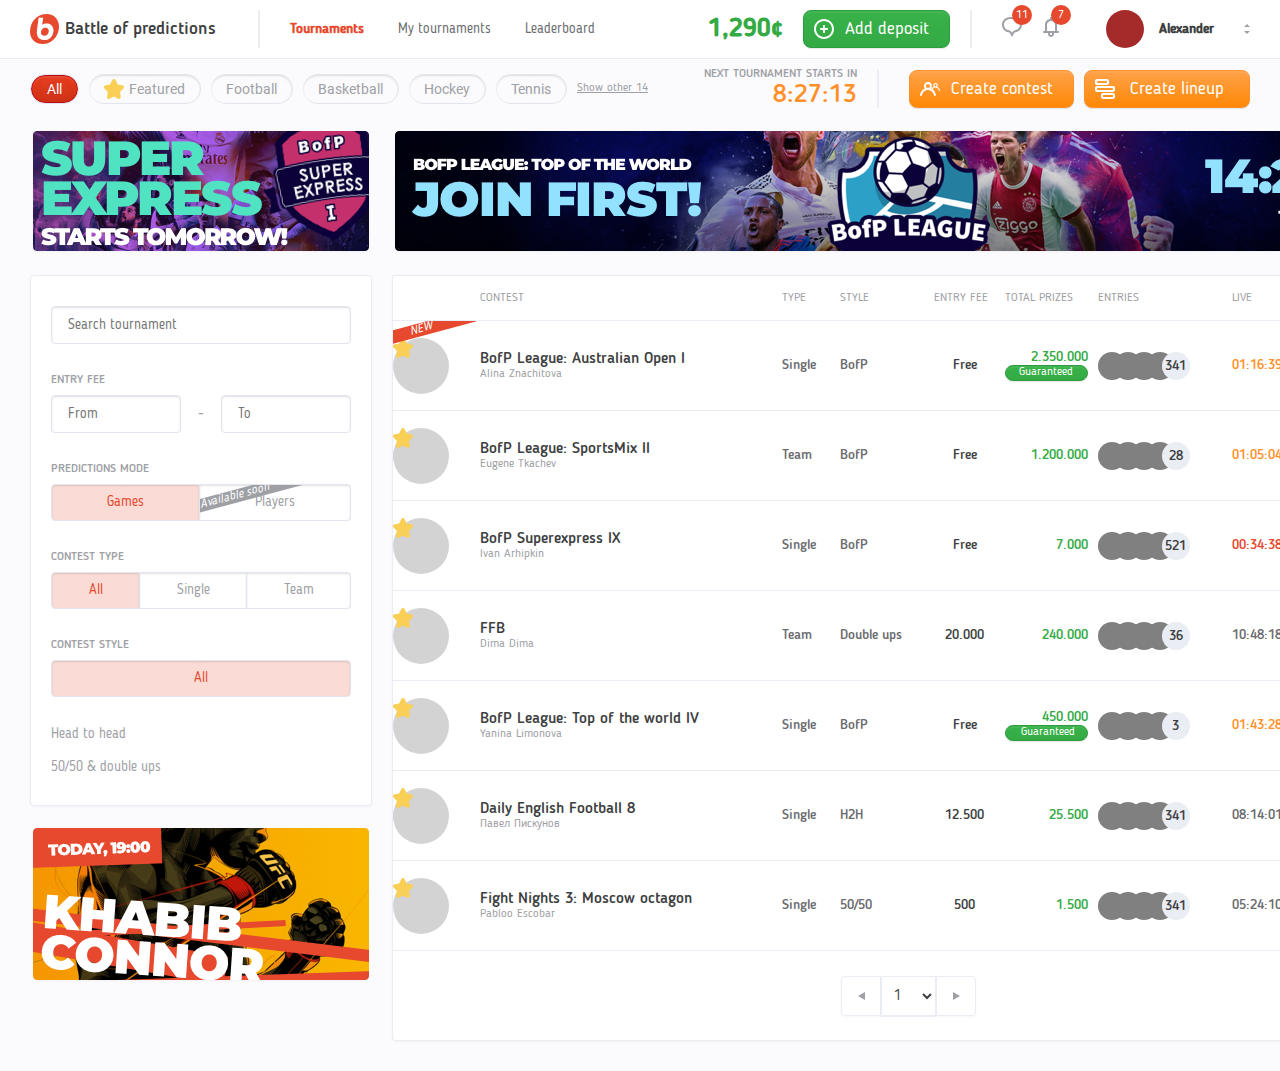
==== 1.html @ b0022487 "small fixes" ====
<!DOCTYPE html>
<html lang="en">
<head>
  <meta charset="UTF-8">
  <meta name="viewport" content="width=device-width, initial-scale=1.0">
  <meta http-equiv="X-UA-Compatible" content="ie=edge">
  <title>Tournaments</title>
  <link rel="stylesheet" href="https://use.fontawesome.com/releases/v5.7.2/css/all.css" integrity="sha384-fnmOCqbTlWIlj8LyTjo7mOUStjsKC4pOpQbqyi7RrhN7udi9RwhKkMHpvLbHG9Sr" crossorigin="anonymous">
  <link rel="stylesheet" href="css/stylesheet.css">
  <link rel="stylesheet" href="css/style.css">
</head>
<body>
  <div class="header">
    <div class="container">
      <div class="left">
        <div class="logo">
          <div class="logo-img">
            <img src="img/logo-img.png" alt="">
          </div>
          <div class="logo-text">Battle of predictions</div>
        </div>
        <div class="divider"></div>
        <div class="menu">
          <ul>
            <li class="active"><a href="#">Tournaments</a></li>
            <li><a href="#">My tournaments</a></li>
            <li><a href="#">Leaderboard</a></li>
          </ul>
        </div>
      </div>
      <div class="right">
        <span class="deposit green-color-text">1,290¢</span>
        <button class="add-deposit">
          <img src="img/plus.svg" alt="">
          <span>Add deposit</span>
        </button>
        <div class="divider"></div>
        <div class="notifications">
          <div>
            <img src="img/notification-message.svg" alt="">
            <div class="notifications-amount">11</div>
          </div>
          <div>
            <img src="img/notification-bell.svg" alt="">
            <div class="notifications-amount">7</div>
          </div>
        </div>
        <span class="user-pic"></span>
        <span class="user-name">Alexander</span>
        <img class="dropdown-arrow" src="img/dropdown-arrow.svg" alt="">
      </div>
    </div>
  </div>
  <div class="container">
    <!--////////////////////// TOPBAR ///////////////////// -->
    <div class="topbar">
      <div class="left">
        <ul class="sections radio-btns radio-btns-spaced">
          <li>
            <input type="radio" id="all" name="section" checked="checked" />
            <label for="all">All</label>
          </li>
          <li>
            <input type="radio" id="featured" name="section" />
            <label for="featured">
              <img src="img/star-favorite.svg" alt="">
              <span>Featured</span>
            </label>
          </li>
          <li>
            <input type="radio" id="football" name="section" />
            <label for="football">Football</label>
          </li>
          <li>
            <input type="radio" id="basketball" name="section" />
            <label for="basketball">Basketball</label>
          </li>
          <li>
            <input type="radio" id="hockey" name="section" />
            <label for="hockey">Hockey</label>
          </li>
          <li>
            <input type="radio" id="tennis" name="section" />
            <label for="tennis">Tennis</label>
          </li>
        </ul>
        <div class="show-other">Show other 14</div>
      </div>
      <div class="right">
        <div class="counter-section">
          <div class="counter-title">
            next tournament starts in
          </div>
          <div class="counter">
            8:27:13
          </div>
        </div>
        <div class="divider"></div>
        <button class="topbar-button create-contest-button">
          <img src="img/user.svg" alt="">
          <span>Create contest</span>
        </button>
        <button class="topbar-button create-lineup-button">
          <img src="img/brick.svg" alt="">
          <span>Create lineup</span>
        </button>
      </div>
    </div>
    <div class="main">
      <!-- /////////////// SIDEBAR //////////////// -->
      <div class="sidebar">
        <div class="advert">
          <img src="img/widget1.png" alt="">
        </div>
        <div class="sidebar-filter">
          <input class="search" type="text" placeholder="Search tournament">
          <!-- <i class="fas fa-search search-icon"></i> -->
          <div class="filter-title">Entry fee</div>
          <div class="entry-fee">
            <input type="text" placeholder="From">
            <span>-</span>
            <input type="text" placeholder="To">
          </div>
          <div class="filter-title">Predictions mode</div>
          <div class="predictions-mode">
            <ul class="radio-btns">
              <li>
                <input type="radio" id="games" name="predictions-mode" checked="checked" />
                <label for="games">Games</label>
              </li>
              <li>
                <input type="radio" id="players" name="predictions-mode" />
                <label for="players" class="available-soon">Players</label>
              </li>
            </ul>
          </div>
          <div class="filter-title">Contest type</div>
          <div class="contest-type">
            <ul class="radio-btns">
              <li>
                <input type="radio" id="contest-type-all" name="contest-type" checked="checked" />
                <label for="contest-type-all">All</label>
              </li>
              <li>
                <input type="radio" id="single" name="contest-type" />
                <label for="single">Single</label>
              </li>
              <li>
                <input type="radio" id="team" name="contest-type" />
                <label for="team">Team</label>
              </li>
            </ul>
          </div>
          <div class="contest-style">
            <div class="filter-title">Contest style</div>
            <ul class="radio-btns">
              <li>
                <input type="radio" id="all" name="contest-style" checked="checked" />
                <label for="all">All</label>
              </li>
            </ul>
          </div>
          <div class="sidebar-text">
            <div>Head to head</div>
            <div>50/50 & double ups</div>
          </div>
        </div>
        <div class="advert">
          <img src="img/widget3.png" alt="">
        </div>
      </div>
      <!-- /////////////// TABLE ////////////////// -->
      <div class="main-table">
        <div class="advert">
          <img src="img/widget2.png" alt="">
        </div>
        <table>
          <thead>
            <tr>
              <th></th>
              <th>CONTEST</th>
              <th>TYPE</th>
              <th>STYLE</th>
              <th>ENTRY FEE</th>
              <th>TOTAL PRIZES</th>
              <th>ENTRIES</th>
              <th>LIVE</th>
              <th></th>
            </tr>
          </thead>

          <tbody>
            <tr class="new">
              <td>
                <div class="tournament-icon"></div>
              </td>
              <td>
                <div class="tournament-title">
                    BofP League: Australian Open I
                </div>
                <div class="user">
                  Alina Znachitova
                </div>
              </td>
              <td class="grey-color-text">Single</td>
              <td class="grey-color-text">BofP</td>
              <td class="entry-fee">Free</td>
              <td class="prizes green-color-text">
                <div>2.350.000</div>
                <div class="guaranteed">
                  <!-- <i class="fas fa-check"></i> -->
                  <span>Guaranteed</span>
                </div>
              </td>
              <td>
                <div class="entries">
                  <div></div>
                  <div></div>
                  <div></div>
                  <div></div>
                  <div><span>341</span></div>
                </div>
              </td>
              <td class="orange-color-text">01:16:39</td>
              <td class="join-button-position">
                <button class="join-button">JOIN</button>
              </td>
            </tr>
            <tr>
              <td>
                <div class="tournament-icon"></div>
              </td>
              <td>
                <div class="tournament-title">
                  BofP League: SportsMix II
                </div>
                <div class="user">
                  Eugene Tkachev
                </div>
              </td>
              <td class="grey-color-text">Team</td>
              <td class="grey-color-text">BofP</td>
              <td class="entry-fee">Free</td>
              <td class="prizes  green-color-text">1.200.000</td>
              <td>
                <div class="entries">
                  <div></div>
                  <div></div>
                  <div></div>
                  <div></div>
                  <div><span>28</span></div>
                </div>
              </td>
              <td class="orange-color-text">01:05:04</td>
              <td class="join-button-position">
                <button class="join-button">JOIN</button>
              </td>
            </tr>
            <tr>
              <td>
                <div class="tournament-icon"></div>
              </td>
              <td>
                <div class="tournament-title">
                  BofP Superexpress IX
                </div>
                <div class="user">
                  Ivan Arhipkin
                </div>
              </td>
              <td class="grey-color-text">Single</td>
              <td class="grey-color-text">BofP</td>
              <td class="entry-fee">Free</td>
              <td class="prizes green-color-text">7.000</td>
              <td>
                <div class="entries">
                  <div></div>
                  <div></div>
                  <div></div>
                  <div></div>
                  <div><span>521</span></div>
                </div>
              </td>
              <td class="red-color-text">00:34:38</td>
              <td class="join-button-position">
                <button class="join-button">JOIN</button>
              </td>
            </tr>
            <tr>
              <td>
                <div class="tournament-icon"></div>
              </td>
              <td>
                <div class="tournament-title">
                  FFB
                </div>
                <div class="user">
                  Dima Dima
                </div>
              </td>
              <td class="grey-color-text">Team</td>
              <td class="grey-color-text">Double ups</td>
              <td class="entry-fee">20.000</td>
              <td class="prizes green-color-text">240.000</td>
              <td>
                <div class="entries">
                  <div></div>
                  <div></div>
                  <div></div>
                  <div></div>
                  <div><span>36</span></div>
                </div>
              </td>
              <td class="grey-color-text">10:48:18</td>
              <td class="join-button-position">
                <button class="join-button">JOIN</button>
              </td>
            </tr>
            <tr>
              <td>
                <div class="tournament-icon"></div>
              </td>
              <td>
                <div class="tournament-title">
                  BofP League: Top of the world IV
                </div>
                <div class="user">
                  Yanina Limonova
                </div>
              </td>
              <td class="grey-color-text">Single</td>
              <td class="grey-color-text">BofP</td>
              <td class="entry-fee">Free</td>
              <td class="prizes green-color-text">
                <div>450.000</div>
                <div class="guaranteed">
                  <i class="fas fa-check"></i>
                  Guaranteed
                </div>
              </td>
              <td>
                <div class="entries">
                  <div></div>
                  <div></div>
                  <div></div>
                  <div></div>
                  <div><span>3</span></div>
                </div>
              </td>
              <td class="orange-color-text">01:43:28</td>
              <td class="join-button-position">
                <button class="join-button">JOIN</button>
              </td>
            </tr>
            <tr>
              <td>
                <div class="tournament-icon"></div>
              </td>
              <td>
                <div class="tournament-title">
                  Daily English Football 8
                </div>
                <div class="user">
                  Павел Пискунов
                </div>
              </td>
              <td class="grey-color-text">Single</td>
              <td class="grey-color-text">H2H</td>
              <td class="entry-fee">12.500</td>
              <td class="prizes green-color-text">25.500</td>
              <td>
                <div class="entries">
                  <div></div>
                  <div></div>
                  <div></div>
                  <div></div>
                  <div><span>341</span></div>
                </div>
              </td>
              <td class="grey-color-text">08:14:01</td>
              <td class="join-button-position">
                <button class="join-button">JOIN</button>
              </td>
            </tr>
            <tr>
              <td>
                <div class="tournament-icon"></div>
              </td>
              <td>
                <div class="tournament-title">
                  Fight Nights 3: Moscow octagon
                </div>
                <div class="user">
                  Pabloo Escobar
                </div>
              </td>
              <td class="grey-color-text">Single</td>
              <td class="grey-color-text">50/50</td>
              <td class="entry-fee">500</td>
              <td class="prizes green-color-text">1.500</td>
              <td>
                <div class="entries">
                  <div></div>
                  <div></div>
                  <div></div>
                  <div></div>
                  <div><span>341</span></div>
                </div>
              </td>
              <td class="grey-color-text">05:24:10</td>
              <td class="join-button-position">
                <button class="join-button">JOIN</button>
              </td>
            </tr>
          </tbody>
        </table>
        <div class="table-controls">
          <button type="button">
            <img src="img/pagination-arrow-left.svg" alt="">
          </button>
          <div class="page-select-wrapper">
            <select name="page" id="page">
              <option value="1">1</option>
              <option value="2">2</option>
              <option value="3">3</option>
            </select>
          </div>
          <button type="button">
            <img src="img/pagination-arrow-right.svg" alt="">
          </button>
        </div>
      </div>
    </div>
  </div>
</body>
</html>
---- css/stylesheet.css ----
@font-face {
    font-family: 'Blogger Sans';
    src: url('../fonts/BloggerSans-Medium.eot');
    src: url('../fonts/BloggerSans-Medium.eot?#iefix') format('embedded-opentype'),
        url('../fonts/BloggerSans-Medium.woff2') format('woff2'),
        url('../fonts/BloggerSans-Medium.woff') format('woff'),
        url('../fonts/BloggerSans-Medium.ttf') format('truetype'),
        url('../fonts/BloggerSans-Medium.svg#BloggerSans-Medium') format('svg');
    font-weight: 500;
    font-style: normal;
}

@font-face {
    font-family: 'Blogger Sans';
    src: url('../fonts/BloggerSans.eot');
    src: url('../fonts/BloggerSans.eot?#iefix') format('embedded-opentype'),
        url('../fonts/BloggerSans.woff2') format('woff2'),
        url('../fonts/BloggerSans.woff') format('woff'),
        url('../fonts/BloggerSans.ttf') format('truetype'),
        url('../fonts/BloggerSans.svg#BloggerSans') format('svg');
    font-weight: normal;
    font-style: normal;
}

@font-face {
    font-family: 'Roboto';
    src: url('../fonts/Roboto-Medium.eot');
    src: url('../fonts/Roboto-Medium.eot?#iefix') format('embedded-opentype'),
        url('../fonts/Roboto-Medium.woff2') format('woff2'),
        url('../fonts/Roboto-Medium.woff') format('woff'),
        url('../fonts/Roboto-Medium.ttf') format('truetype'),
        url('../fonts/Roboto-Medium.svg#Roboto-Medium') format('svg');
    font-weight: 500;
    font-style: normal;
}

@font-face {
    font-family: 'Roboto';
    src: url('../fonts/Roboto-Regular.eot');
    src: url('../fonts/Roboto-Regular.eot?#iefix') format('embedded-opentype'),
        url('../fonts/Roboto-Regular.woff2') format('woff2'),
        url('../fonts/Roboto-Regular.woff') format('woff'),
        url('../fonts/Roboto-Regular.ttf') format('truetype'),
        url('../fonts/Roboto-Regular.svg#Roboto-Regular') format('svg');
    font-weight: normal;
    font-style: normal;
}
---- css/style.css ----
/* TODO MOVE LEFT AND RIGHT FROM GLOBAL SCOPE  */
* {
  margin: 0;
  padding: 0;
  box-sizing: border-box;
}

.clearfix:after {
  content: '';
  display: block;
  clear: both;
}

body {
  font-family: 'Blogger Sans';
  font-size: 18px;
  font-style: normal;
  background-color: #fbfbfd;
}

.container {
  /* min-width: 1200px; */
  /* width: 1140px; */
  max-width: 1440px;
  margin: 0 auto;
  padding: 0 30px;
}

.left {
  display: flex;
  justify-content: space-between;
  align-items: center;
}

.right {
  display: flex;
  justify-content: space-between;
  align-items: center;
}

/* //////////////////////// HEADER //////////////////////// */

.header {
  height: 100%;
  margin-bottom: 10px;
  box-shadow: 0 1px 0 0 rgba(0, 0, 0, 0.06);
  background-color: #ffffff;
  font-size: 14px;
  padding: 10px 0;
}

.header .container {
  display: flex;
  align-items: center;
  justify-content: space-between;
}

.header .logo {
  display: flex;
  align-items: center;
}

.header .logo-img {
  width: 30px;
  height: 30px;
  margin-right: 5px;
}

.header .logo-text {
  margin-right: 42px;
  font-size: 18px;
  font-weight: 500;
  color: #3e3f42;
}

.divider {
  margin-right: 30px;
  border: 1px solid #eaedf3;
  height: 38px;
  /* background-color: gray; */
}

.header .menu {}

.header .menu ul {
  list-style: none;
}

.header .menu ul li {
  display: inline-block;
  text-align: center;
  /* width: 100px; */
  color: #6b6c6f;
}

.header .menu ul li:not(:last-child) {
  margin-right: 30px;
}

.header .menu ul li.active a {
  font-weight: bold;
  color: #e6492d;
}

.header .menu ul li a {
  text-decoration: none;
  color: #6b6c6f;
}

.header .deposit {
  margin-right: 20px;
  font-size: 26px;
  font-weight: bold;
}

.header .add-deposit {
  height: 38px;
  display: flex;
  align-items: center;
  padding: 0 20px 0 10px;
  margin-right: 20px;
  font-family: 'Blogger Sans';
  font-size: 18px;
  border-radius: 8px;
  box-shadow: 0 1px 1px 0 rgba(19, 31, 21, 0.1), inset 0 2px 0 0 rgba(255, 255, 255, 0.06);
  border: solid 1px #2d9c3c;
  background-image: linear-gradient(to top, #34aa44, #38b249);
  color: #ffffff;
  cursor: pointer;
}

.header .add-deposit img {
  width: 20px;
  height: 20px;
  margin-right: 11px;
}

.header .notifications {
  margin-right: 30px;
}

.header .notifications > div {
  position: relative;
  display: inline-block;
  margin-right: 15px;
}

.header .notifications img {
  color: #9ea0a5;
  font-size: 20px;
}

.header .notifications .notifications-amount {
  display: flex;
  justify-content: center;
  align-items: center;
  font-size: 12px;
  position: absolute;
  height: 20px;
  width: 20px;
  top: -50%;
  right: -50%;
  border-radius: 50%;
  background-color: #e6492d;
  color: white;
}

.header .notifications img:last-child {
  margin-right: unset;
}

.header .user-pic {
  width: 38px;
  height: 38px;
  margin-right: 15px;
  background-color: brown;
  border-radius: 50%;
}

.header .user-name {
  margin-right: 30px;
  font-size: 14px;
  font-weight: bold;
  color: #3e3f42;
}

.header .dropdown-arrow {
  width: 6px;
  height: 10px;
}

/* //////////////////////// TOPBAR //////////////////////// */

.topbar {
  display: flex;
  justify-content: space-between;
  width: 100%;
  height: 100%;
  margin-bottom: 20px;
}

.topbar .sections {
  font-family: 'Roboto';
  font-size: 14px;
  font-weight: normal;
  font-style: normal;
  color: #9ea0a5;
}

.topbar .sections li label img {
  margin-right: 5px;
}

.topbar .show-other {
  font-family: "Blogger Sans";
  font-size: 12px;
  font-weight: normal;
  text-decoration: underline;
  color: #9ea0a5;
  cursor: pointer;
}

.topbar .counter-section {
  margin-right: 20px;
  text-align: right;
  font-weight: 500;
}

.topbar .counter-section .counter-title {
  font-size: 12px;
  text-transform: uppercase;
  color: #9ea0a5;
}

.topbar .counter-section .counter {
  font-size: 26px;
  color: #ff902a;
}

.topbar .topbar-button {
  /* width: 168px; */
  height: 38px;
  display: flex;
  align-items: center;
  font-family: "Blogger Sans";
  font-size: 18px;
  border-radius: 8px;
  box-shadow: 0 1px 1px 0 rgba(22, 29, 37, 0.1), inset 0 2px 0 0 rgba(255, 255, 255, 0.06);
  border: solid 1px #ff902a;
  background-image: linear-gradient(to bottom, #ffa24a, #fe8806);
  color: #fff;
  cursor: pointer;
}

.topbar .create-contest-button {
  margin-right: 10px;
  padding: 0 20.5px 0 10px;
}

.topbar .create-contest-button img {
  padding-right: 10.5px;
}

.topbar .create-lineup-button {
  padding: 0 25px 0 10px;
}
.topbar .create-lineup-button img {
  padding-right: 15px;
}

/* /////////////////////// MAIN  ///////////////////////*/

.main {
  display: flex;
  justify-content: space-between;
  margin-bottom: 30px;
}

/* //////////////////////// SIDEBAR ////////////////////////// */

.sidebar {
  margin-right: 20px;
  flex-basis: 335px;
  flex-grow: 0;
  flex-shrink: 0;
  font-family: 'Blogger Sans';
  font-size: 14px;
  font-weight: normal;
  color: #9ea0a5;
}

.sidebar-filter {
  width: 100%;
  border-radius: 4px;
  box-shadow: 0 1px 3px 0 rgba(0, 0, 0, 0.04);
  border: solid 1px #eaedf3;
  background-color: #ffffff;
  text-align: center;
  padding: 30px 20px;
  margin-bottom: 20px;
}

.sidebar-filter input {
  font-family: "Blogger Sans";
  font-size: 14px;
  font-weight: normal;
  color: #9ea0a5;
  margin-bottom: 30px;
  padding: 8px 16px;
}

.sidebar-filter .search {
  width: 100%;
  height: 38px;
  border-radius: 4px;
  box-shadow: inset 0 1px 2px 0 rgba(102, 113, 123, 0.21);
  border: solid 1px #e2e5ed;
  background-color: #ffffff;
}

.sidebar-filter .filter-title {
  margin-bottom: 8px;
  text-align: left;
  font-size: 12px;
  font-weight: 500;
  color: #9ea0a5;
  text-transform: uppercase;
}

.sidebar-filter .entry-fee {
  display: flex;
  justify-content: space-between;
  align-items: baseline;
}

.sidebar-filter .entry-fee input {
  width: 130px;
  height: 38px;
  border-radius: 4px;
  box-shadow: inset 0 1px 2px 0 rgba(102, 113, 123, 0.21);
  border: solid 1px #e2e5ed;
  background-color: #ffffff;
}

.sidebar .radio-btns li {
  margin-bottom: 30px;
}

.sidebar-filter .sidebar-text {
  text-align: left;
  font-size: 14px;
  font-weight: normal;
  font-style: normal;
  /* color: #6b6c6f; НЕ похож как в цеплин */
}

.sidebar-filter .sidebar-text > div:first-child {
  margin-bottom: 18px;
}

.sidebar .sidebar-filter .radio-btns .available-soon:after {
  content: 'Available soon';
  display: inline-block;
  position: absolute;
  transform: rotate(-15deg);
  font-size: 12px;
  font-style: italic;
  font-weight: normal;
  padding: 0 45px;
  top: 5px;
  left: -46px;
  background: #9ea0a5;
  color: white;
}

.advert {
  /* height: 152px; */
  /* border-radius: 4px; */
  /* box-shadow: 0 1px 3px 0 rgba(0, 0, 0, 0.04);
  background-blend-mode: multiply;
  background-image: linear-gradient(to left, #facf55, #f6ab2f); */
  /* box-shadow: 0 1px 3px 0 rgba(0, 0, 0, 0.04); */
  /* background-blend-mode: multiply; */
  /* background-image: linear-gradient(289deg, #6758f3, #e062f5); */
}

/* ///////////// RADIO BUTTONS /////////////// */
.radio-btns {
  display: flex;
  list-style: none;
  font-size: 14px;
  color: #9ea0a5;
}

.radio-btns li {
  flex-grow: 1;
  /* height: 38px; */
  overflow: hidden;
  box-shadow: inset 0 1px 2px 0 rgba(102, 113, 123, 0.21);
  border: solid 1px;
  border-color: #e2e5ed;
  border-left: none;
  background-color: #ffffff;
  position: relative;
}

.radio-btns li:first-child {
  border-left: solid 1px #e2e5ed;
  border-top-left-radius: 4px;
  border-bottom-left-radius: 4px;
}

.radio-btns li:last-child {
  border-top-right-radius: 4px;
  border-bottom-right-radius: 4px;
}

.radio-btns label, .radio-btns input {
  display: block;
  top: 0;
  left: 0;
  right: 0;
  bottom: 0;
}

.radio-btns input {
  position: absolute;
}

.radio-btns input[type="radio"] {
  opacity: 0.01;
  z-index: 100;
}

.radio-btns input[type="radio"]:checked + label,
.Checked + label {
  background-color: rgba(230, 73, 45, 0.2);
  font-family: 'Blogger Sans';
  font-size: 14px;
  font-weight: normal;
  font-style: normal;
  text-align: center;
  color: #e6492d;
}

.radio-btns label {
  padding: 10px;
  cursor: pointer;
}

.radio-btns.radio-btns-spaced label {
  height: 100%;
  display: flex;
  align-items: center;
  padding: 4px 15px;
}

.radio-btns.radio-btns-spaced li {
  margin-right: 10px;
  background-color: #fbfbfd;
  border-radius: 50px;
}

.radio-btns.radio-btns-spaced input[type="radio"]:checked + label,
.Checked + label {
  font-family: 'Roboto';
  font-size: 14px;
  font-weight: normal;
  color: #ffffff;
  border-radius: 50px;
  text-align: center;
  box-shadow: 0 1px 1px 0 rgba(43, 26, 24, 0.1), inset 0 2px 0 0 rgba(255, 255, 255, 0.08);
  border: solid 1px #ba0b15;
  background-image: linear-gradient(to bottom, #e73c1e, #cf3014);
}

/*  ////////////////////// TABLE ///////////////////// */

.main-table {
  flex-grow: 1;
}

.main-table table {
  /* height: 100%; */
  width: 100%;
  border-collapse: collapse;
  border-radius: 4px;
  box-shadow: 0 1px 3px 0 rgba(0, 0, 0, 0.04);
  background-color: #ffffff;
  font-family: 'Blogger Sans';
  font-size: 14px;
  font-weight: 500;
  font-style: normal;
  /* padding: 0 20px 0 10px;   */
}

.main-table table tr {
  text-align: left;
  border: solid 1px #eaedf3;
  height: 90px;
}

.main-table table thead tr {
  height: 45px;
}

.main-table table tr.new td:first-child {
  position: relative;
  overflow: hidden;
}

.main-table table tr.new td:first-child:after {
  content: 'NEW';
  display: inline-block;
  position: absolute;
  transform: rotate(-15deg);
  font-size: 12px;
  font-style: italic;
  font-weight: normal;
  padding: 0 45px;
  top: 2px;
  left: -28px;
  background: #e6492d;
  color: white;
}

.main-table table tbody tr:hover {
  border: double 1px #e6492d;
  background-color: rgba(230, 73, 45, 0.05);
}

.main-table table th {
  font-size: 12px;
  font-weight: normal;
  color: #9ea0a5;
  /* padding-right: 40px; */
}

.main-table table th:first-child {
  text-align: center;
}

.main-table table td {
  font-family: "Blogger Sans";
  font-size: 14px;
  font-weight: 500;
  font-style: normal;
  text-align: left;
  color: #3e3f42;
  padding: 0px 10px 0 0;
}

.main-table table .tournament-icon {
  width: 56px;
  height: 56px;
  border-radius: 50%;
  background-color: lightgray;
}

.main-table table .tournament-icon img {}

.main-table table .tournament-icon::before {
  content: url('../img/star-favorite.svg');
  width: 12px;
  height: 12px;
}

.main-table table .tournament-title {
  font-family: "Blogger Sans";
  font-size: 16px;
  font-weight: 500;
  font-style: normal;
  color: #3e3f42;
}

.main-table table .user {
  font-size: 12px;
  font-weight: normal;
  font-style: normal;
  color: #9ea0a5;
}

.main-table table .entry-fee {
  text-align: center;
}

.main-table table .prizes {
  font-family: 'Blogger Sans';
  font-size: 14px;
  font-weight: 500;
  font-style: normal;
  text-align: right;
}

.main-table .entries {
  display: flex;
  justify-content: flex-start;
  align-items: center;
}

.main-table .entries > div,
.main-table .entries > img {
  width: 28px;
  height: 28px;
  margin-left: -12px;
  background-color: grey;
  border-radius: 50%;
}

.main-table .entries > img:first-child,
.main-table .entries > div:first-child {
  margin-left: unset;
}

.main-table .entries > div:last-child {
  background: #eaedf3;
  line-height: 28px;
  text-align: center;
}

.main-table table .grey-color-text {
  color: #6b6c6f;
}

.main-table table .join-button-position {
  text-align: center;
}

.main-table table .join-button {
  width: 75px;
  height: 38px;
  border-radius: 4px;
  box-shadow: 0 1px 1px 0 rgba(43, 26, 24, 0.1), inset 0 2px 0 0 rgba(255, 255, 255, 0.08);
  border: solid 1px #ba0b15;
  background-image: linear-gradient(to bottom, #e73c1e, #cf3014);
  color: white;
  cursor: pointer;
}

.main-table table .translation div{
  width: 114px;
  height: 35px;
  border-radius: 8px;
  border: solid 1px #e6492d;
  font-family: 'Blogger Sans';
  font-size: 14px;
  font-weight: 500;
  font-style: normal;
  color: #e6492d;
}

.main-table .table-controls {
  display: flex;
  justify-content: center;
  align-items: center;
  height: 90px;
  border-bottom-left-radius: 4px;
  border-bottom-right-radius: 4px;
  box-shadow: 0 1px 3px 0 rgba(0, 0, 0, 0.04);
  border-right: solid 1px #eaedf3;
  border-left: solid 1px #eaedf3;
  border-bottom: solid 1px #eaedf3;
  background-color: #ffffff;
}

.main-table .table-controls select {
  height: 40px;
  width: 55px;
  padding-left: 8px;
  background-color: rgba(255, 255, 255, 0);
  box-shadow: 0 1px 0 0 #eaedf3;
  font-family: 'Blogger Sans';
  font-size: 14px;
  font-weight: normal;
  font-style: normal;
  color: #3e3f42;
  border: solid 1px #eaedf3;
  cursor: pointer;
}

.main-table .table-controls .page-select-wrapper {
  position: relative;
}

.main-table .table-controls .page-select-wrapper:after {
  display: flex;
  justify-content: center;
  align-items: center;
  position: absolute;
  padding-right: 8px;
  pointer-events: none;
  background-color: white;
  width: 20px;
  right: 1px;
  top: 1px;
  bottom: 1px;
}

.main-table .table-controls button {
  height: 40px;
  width: 40px;
  display: flex;
  justify-content: center;
  align-items: center;
  background-color: rgba(255, 255, 255, 0);
  border: solid 1px #eaedf3;
  /* border-radius: 4px; */
  box-shadow: 0 1px 3px 0 rgba(0, 0, 0, 0.04);
  cursor: pointer;
}

.main-table .table-controls button:first-child {
  border-top-left-radius: 4px;
  border-bottom-left-radius: 4px;
}

.main-table .table-controls button:last-child {
  border-top-right-radius: 4px;
  border-bottom-right-radius: 4px;
}

.main-table .table-controls button img {
  width: 20px;
  height: 20px;
}

.main-table .table-controls button:first-child img {
  transform: rotateY(180deg);
}

/* //////////////////////// GLOBAL //////////////////////// */

.advert {
  display: flex;
  justify-content: space-between;
  margin-bottom: 20px;
}

.guaranteed {
  /* width: 80px; */
  height: 16px;
  border-radius: 8px;
  box-shadow: 0 1px 1px 0 rgba(19, 31, 21, 0.1), inset 0 2px 0 0 rgba(255, 255, 255, 0.06);
  border: solid 1px #2d9c3c;
  background-image: linear-gradient(to top, #34aa44, #38b249);
  text-align: center;
  font-family: 'Blogger Sans';
  font-size: 12px;
  font-weight: normal;
  font-style: normal;
  color: #ffffff;
}

/* нужна иконка потоньше */
.guaranteed i {
  width: 8px;
  height: 6px;
  margin-right: 4px;
}

.orange-color-text {
  color: #ff902a !important;
}

.red-color-text {
  color: #e6492d !important;
}

.green-color-text {
  color: #34aa44 !important;
}

.star {
  width: 20px;
  height: 20px;
  color: #facf55;
}

button:focus, input:focus {
  outline: none;
}

/* ////////////////////// MEDIA //////////////////////// */

@media (max-width: 1260px) {
  .header .logo-text {
    margin-right: 20px;
  }

  .divider {
    margin-right: 20px;
  }

  .radio-btns.radio-btns-spaced li {
    margin-right: 5px;
  }
}

@media (max-width: 1222px) {

}
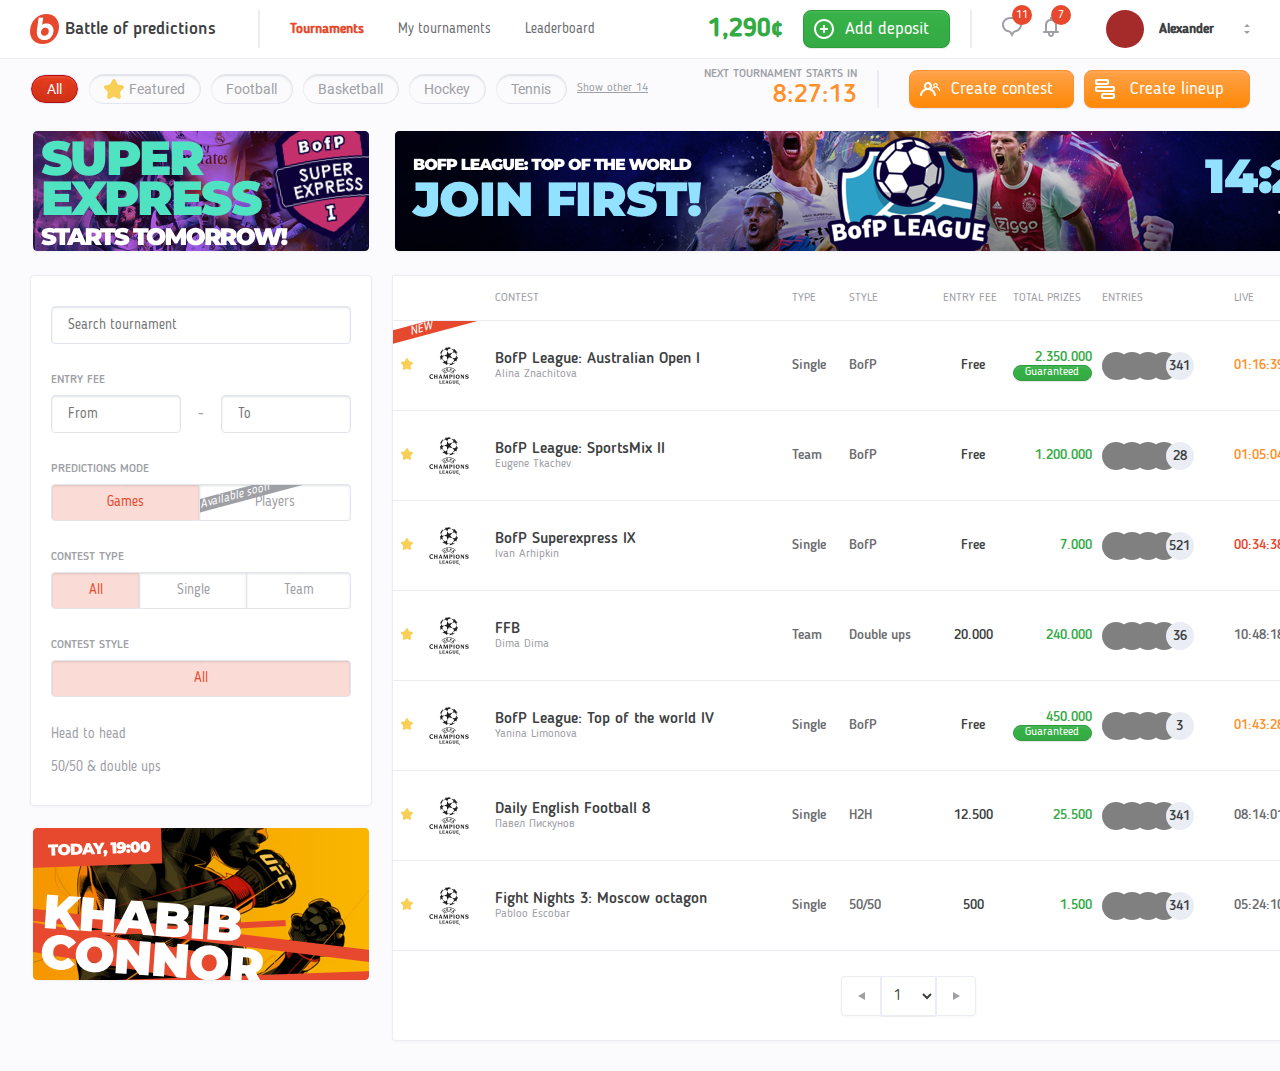
==== commit f848f276: "small fixes" ====
--- a/1.html
+++ b/1.html
@@ -188,11 +188,12 @@
               <th></th>
             </tr>
           </thead>
-
           <tbody>
             <tr class="new">
               <td>
-                <div class="tournament-icon"></div>
+                <div class="tournament-icon">
+                  <img src="./220px-UEFA_Champions_League_logo_2.svg.png" alt="">
+                </div>
               </td>
               <td>
                 <div class="tournament-title">
@@ -228,7 +229,9 @@
             </tr>
             <tr>
               <td>
-                <div class="tournament-icon"></div>
+                <div class="tournament-icon">
+                  <img src="./220px-UEFA_Champions_League_logo_2.svg.png" alt="">
+                </div>
               </td>
               <td>
                 <div class="tournament-title">
@@ -258,7 +261,9 @@
             </tr>
             <tr>
               <td>
-                <div class="tournament-icon"></div>
+                <div class="tournament-icon">
+                  <img src="./220px-UEFA_Champions_League_logo_2.svg.png" alt="">
+                </div>
               </td>
               <td>
                 <div class="tournament-title">
@@ -288,7 +293,9 @@
             </tr>
             <tr>
               <td>
-                <div class="tournament-icon"></div>
+                <div class="tournament-icon">
+                  <img src="./220px-UEFA_Champions_League_logo_2.svg.png" alt="">
+                </div>
               </td>
               <td>
                 <div class="tournament-title">
@@ -318,7 +325,9 @@
             </tr>
             <tr>
               <td>
-                <div class="tournament-icon"></div>
+                <div class="tournament-icon">
+                  <img src="./220px-UEFA_Champions_League_logo_2.svg.png" alt="">
+                </div>
               </td>
               <td>
                 <div class="tournament-title">
@@ -354,7 +363,9 @@
             </tr>
             <tr>
               <td>
-                <div class="tournament-icon"></div>
+                <div class="tournament-icon">
+                  <img src="./220px-UEFA_Champions_League_logo_2.svg.png" alt="">
+                </div>
               </td>
               <td>
                 <div class="tournament-title">
@@ -384,7 +395,9 @@
             </tr>
             <tr>
               <td>
-                <div class="tournament-icon"></div>
+                <div class="tournament-icon">
+                  <img src="./220px-UEFA_Champions_League_logo_2.svg.png" alt="">
+                </div>
               </td>
               <td>
                 <div class="tournament-title">
--- a/css/style.css
+++ b/css/style.css
@@ -550,19 +550,24 @@
   padding: 0px 10px 0 0;
 }
 
+.main-table table td:first-child {
+  /* padding-left: 10px; */
+}
+
 .main-table table .tournament-icon {
+  display: flex;
+  align-items: center;
+  justify-content: space-evenly;
+}
+
+.main-table table .tournament-icon img {
   width: 56px;
   height: 56px;
-  border-radius: 50%;
-  background-color: lightgray;
-}
-
-.main-table table .tournament-icon img {}
+}
 
 .main-table table .tournament-icon::before {
-  content: url('../img/star-favorite.svg');
-  width: 12px;
-  height: 12px;
+  content: url('../img/star-favorite-small.svg');
+  /* padding-right: 8px; */
 }
 
 .main-table table .tournament-title {
@@ -637,7 +642,7 @@
   cursor: pointer;
 }
 
-.main-table table .translation div{
+.main-table table .translation div {
   width: 114px;
   height: 35px;
   border-radius: 8px;
@@ -739,6 +744,7 @@
 .guaranteed {
   /* width: 80px; */
   height: 16px;
+  /* padding: 6px 0; */
   border-radius: 8px;
   box-shadow: 0 1px 1px 0 rgba(19, 31, 21, 0.1), inset 0 2px 0 0 rgba(255, 255, 255, 0.06);
   border: solid 1px #2d9c3c;
@@ -751,12 +757,15 @@
   color: #ffffff;
 }
 
+.guaranteed span {
+}
+
 /* нужна иконка потоньше */
-.guaranteed i {
+/* .guaranteed i {
   width: 8px;
   height: 6px;
   margin-right: 4px;
-}
+} */
 
 .orange-color-text {
   color: #ff902a !important;
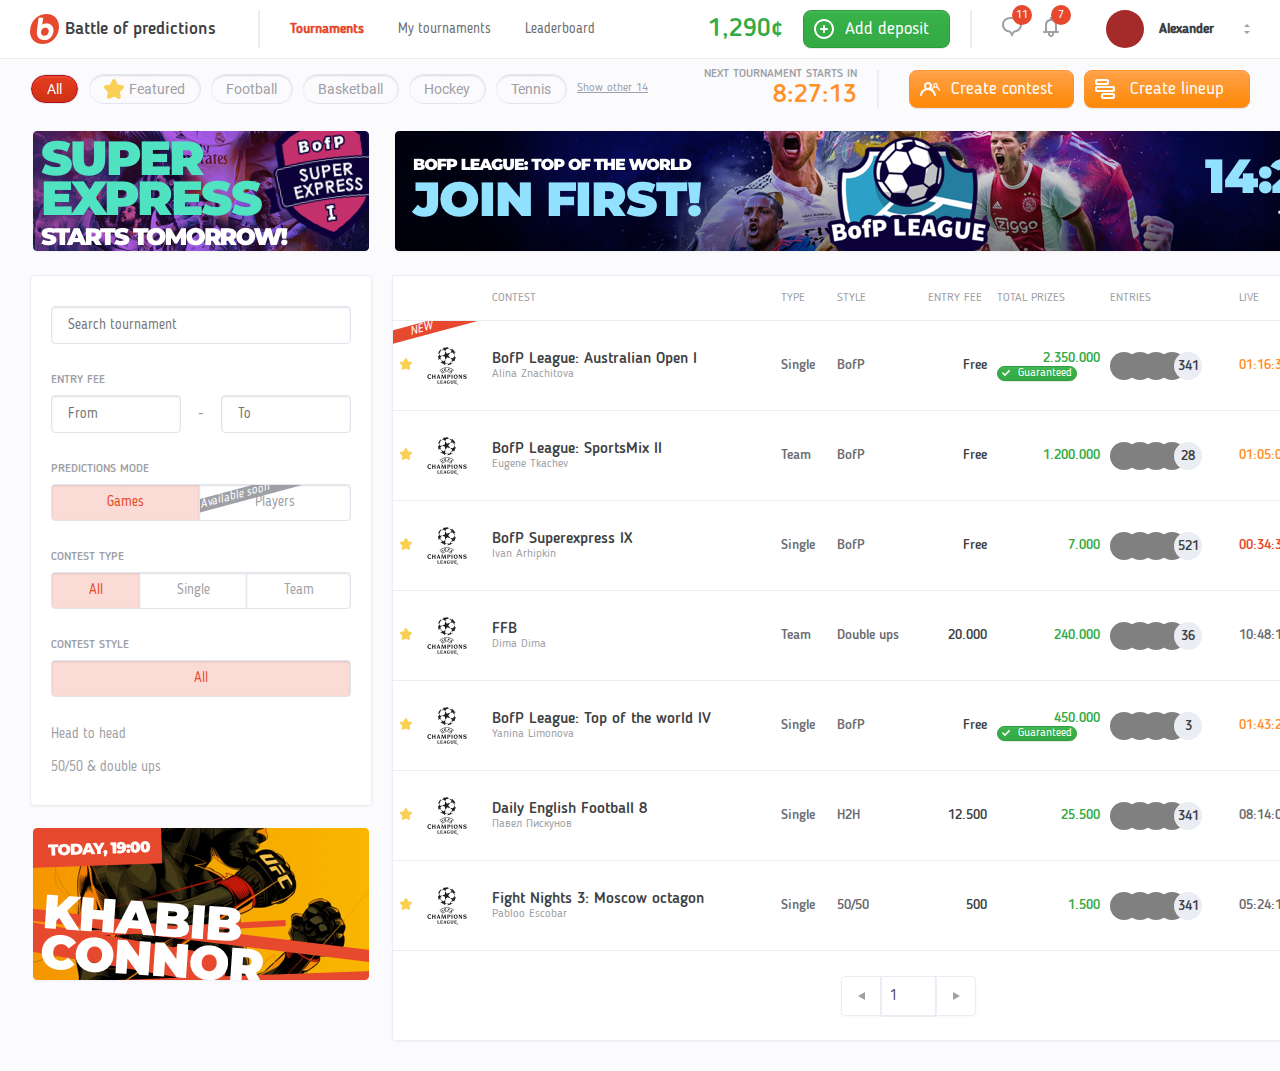
==== commit c02c4f2c: "small fixes" ====
--- a/1.html
+++ b/1.html
@@ -207,9 +207,9 @@
               <td class="grey-color-text">BofP</td>
               <td class="entry-fee">Free</td>
               <td class="prizes green-color-text">
-                <div>2.350.000</div>
+                <div clas>2.350.000</div>
                 <div class="guaranteed">
-                  <!-- <i class="fas fa-check"></i> -->
+                  <img src="img/check.svg" alt="">
                   <span>Guaranteed</span>
                 </div>
               </td>
@@ -244,7 +244,7 @@
               <td class="grey-color-text">Team</td>
               <td class="grey-color-text">BofP</td>
               <td class="entry-fee">Free</td>
-              <td class="prizes  green-color-text">1.200.000</td>
+              <td class="prizes green-color-text">1.200.000</td>
               <td>
                 <div class="entries">
                   <div></div>
@@ -343,8 +343,8 @@
               <td class="prizes green-color-text">
                 <div>450.000</div>
                 <div class="guaranteed">
-                  <i class="fas fa-check"></i>
-                  Guaranteed
+                  <img src="img/check.svg" alt="">
+                  <span>Guaranteed</span>
                 </div>
               </td>
               <td>
--- a/css/style.css
+++ b/css/style.css
@@ -110,7 +110,7 @@
 .header .deposit {
   margin-right: 20px;
   font-size: 26px;
-  font-weight: bold;
+  font-weight: 500;
 }
 
 .header .add-deposit {
@@ -536,10 +536,6 @@
   /* padding-right: 40px; */
 }
 
-.main-table table th:first-child {
-  text-align: center;
-}
-
 .main-table table td {
   font-family: "Blogger Sans";
   font-size: 14px;
@@ -550,10 +546,6 @@
   padding: 0px 10px 0 0;
 }
 
-.main-table table td:first-child {
-  /* padding-left: 10px; */
-}
-
 .main-table table .tournament-icon {
   display: flex;
   align-items: center;
@@ -567,7 +559,6 @@
 
 .main-table table .tournament-icon::before {
   content: url('../img/star-favorite-small.svg');
-  /* padding-right: 8px; */
 }
 
 .main-table table .tournament-title {
@@ -586,7 +577,7 @@
 }
 
 .main-table table .entry-fee {
-  text-align: center;
+  text-align: right;
 }
 
 .main-table table .prizes {
@@ -642,7 +633,10 @@
   cursor: pointer;
 }
 
-.main-table table .translation div {
+.main-table table .translation {
+  display: flex;
+  align-items: center;
+  padding: 5px 9px;
   width: 114px;
   height: 35px;
   border-radius: 8px;
@@ -652,7 +646,21 @@
   font-weight: 500;
   font-style: normal;
   color: #e6492d;
-}
+  cursor: pointer;
+}
+
+.main-table table .translation .circle {
+  width: 8px;
+  height: 8px;
+  border-radius: 50%;
+  background-color: #e6492d;
+  margin-right: 5px;
+}
+
+.main-table table .translation img {
+  color: #e6492d;
+}
+
 
 .main-table .table-controls {
   display: flex;
@@ -669,6 +677,9 @@
 }
 
 .main-table .table-controls select {
+  -moz-appearance:none; /* Firefox */
+  -webkit-appearance:none; /* Safari and Chrome */
+  appearance:none; /* ?????? */
   height: 40px;
   width: 55px;
   padding-left: 8px;
@@ -742,9 +753,8 @@
 }
 
 .guaranteed {
-  /* width: 80px; */
-  height: 16px;
-  /* padding: 6px 0; */
+  width: 80px;
+  /* height: 16px; */
   border-radius: 8px;
   box-shadow: 0 1px 1px 0 rgba(19, 31, 21, 0.1), inset 0 2px 0 0 rgba(255, 255, 255, 0.06);
   border: solid 1px #2d9c3c;
@@ -757,15 +767,9 @@
   color: #ffffff;
 }
 
-.guaranteed span {
-}
-
-/* нужна иконка потоньше */
-/* .guaranteed i {
-  width: 8px;
-  height: 6px;
+.guaranteed img {
   margin-right: 4px;
-} */
+}
 
 .orange-color-text {
   color: #ff902a !important;
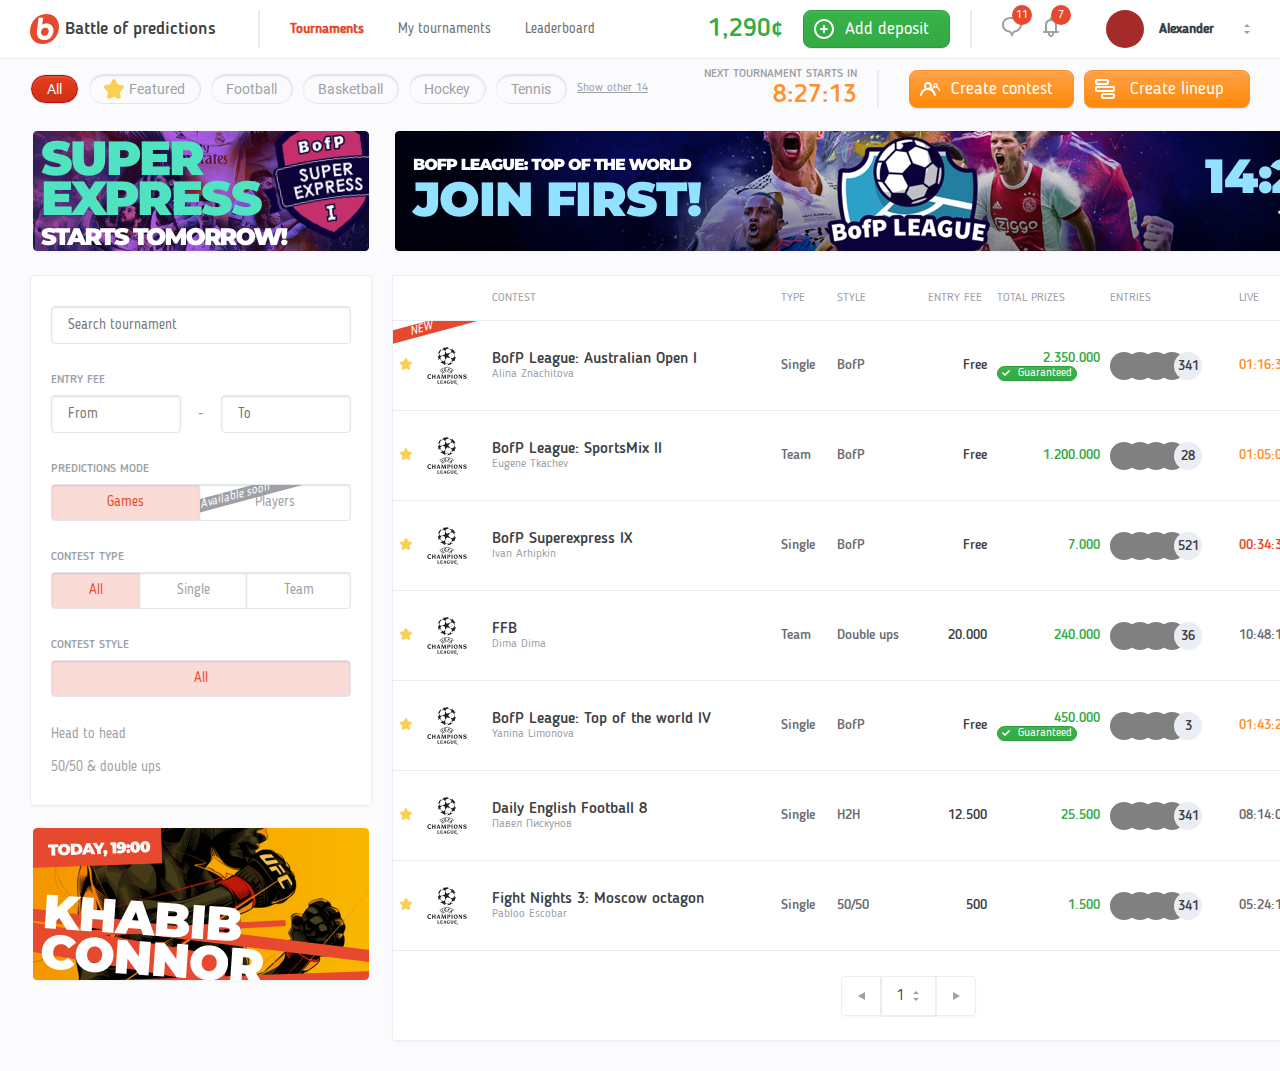
==== commit a74455b6: "fixed table controls" ====
--- a/1.html
+++ b/1.html
@@ -207,7 +207,7 @@
               <td class="grey-color-text">BofP</td>
               <td class="entry-fee">Free</td>
               <td class="prizes green-color-text">
-                <div clas>2.350.000</div>
+                <div>2.350.000</div>
                 <div class="guaranteed">
                   <img src="img/check.svg" alt="">
                   <span>Guaranteed</span>
@@ -437,6 +437,7 @@
               <option value="2">2</option>
               <option value="3">3</option>
             </select>
+          <img src="img/dropdown-arrow.svg" alt="">
           </div>
           <button type="button">
             <img src="img/pagination-arrow-right.svg" alt="">
--- a/css/style.css
+++ b/css/style.css
@@ -682,7 +682,7 @@
   appearance:none; /* ?????? */
   height: 40px;
   width: 55px;
-  padding-left: 8px;
+  padding: 8px 15px;
   background-color: rgba(255, 255, 255, 0);
   box-shadow: 0 1px 0 0 #eaedf3;
   font-family: 'Blogger Sans';
@@ -710,6 +710,13 @@
   right: 1px;
   top: 1px;
   bottom: 1px;
+}
+
+.main-table .table-controls .page-select-wrapper img {
+  position: absolute;
+  top: 50%;
+  transform: translateY(-50%);
+  right: 30%;
 }
 
 .main-table .table-controls button {
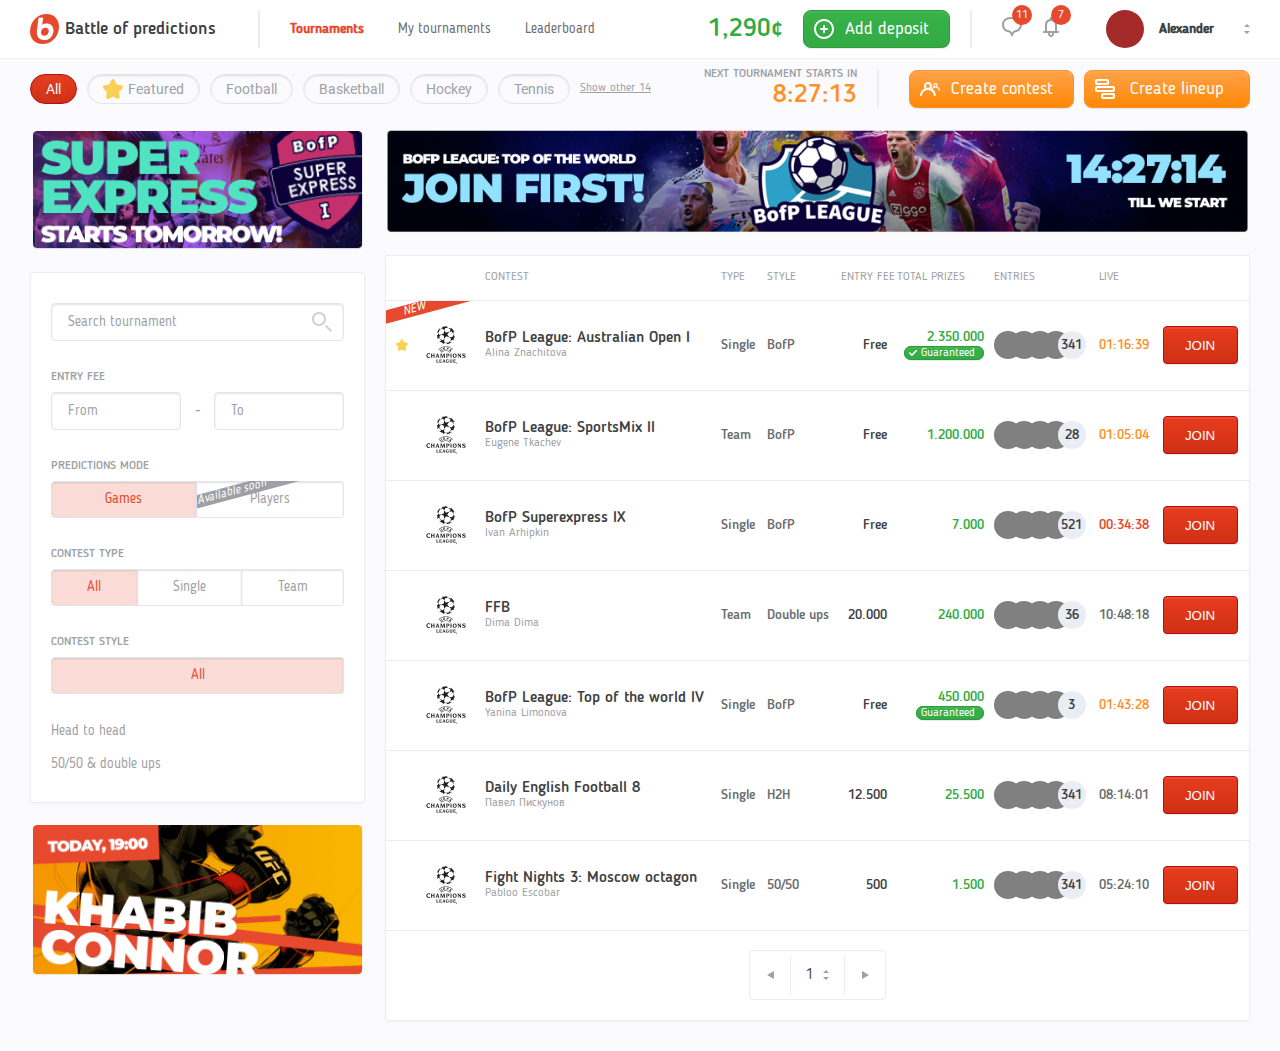
==== commit 680b8390: "small fixes" ====
--- a/1.html
+++ b/1.html
@@ -5,7 +5,6 @@
   <meta name="viewport" content="width=device-width, initial-scale=1.0">
   <meta http-equiv="X-UA-Compatible" content="ie=edge">
   <title>Tournaments</title>
-  <link rel="stylesheet" href="https://use.fontawesome.com/releases/v5.7.2/css/all.css" integrity="sha384-fnmOCqbTlWIlj8LyTjo7mOUStjsKC4pOpQbqyi7RrhN7udi9RwhKkMHpvLbHG9Sr" crossorigin="anonymous">
   <link rel="stylesheet" href="css/stylesheet.css">
   <link rel="stylesheet" href="css/style.css">
 </head>
@@ -113,8 +112,10 @@
           <img src="img/widget1.png" alt="">
         </div>
         <div class="sidebar-filter">
-          <input class="search" type="text" placeholder="Search tournament">
-          <!-- <i class="fas fa-search search-icon"></i> -->
+          <div class="search-wrapper">
+            <img src="img/search.svg" alt="">
+            <input class="search" type="text" placeholder="Search tournament">
+          </div>
           <div class="filter-title">Entry fee</div>
           <div class="entry-fee">
             <input type="text" placeholder="From">
@@ -192,6 +193,7 @@
             <tr class="new">
               <td>
                 <div class="tournament-icon">
+                  <img class="star" src="./img/star-favorite-small.svg" alt="">
                   <img src="./220px-UEFA_Champions_League_logo_2.svg.png" alt="">
                 </div>
               </td>
@@ -209,8 +211,9 @@
               <td class="prizes green-color-text">
                 <div>2.350.000</div>
                 <div class="guaranteed">
-                  <img src="img/check.svg" alt="">
-                  <span>Guaranteed</span>
+                  <span>
+                    <img src="img/check.svg" alt=""><span>Guaranteed</span>
+                  </span>
                 </div>
               </td>
               <td>
@@ -428,20 +431,22 @@
           </tbody>
         </table>
         <div class="table-controls">
-          <button type="button">
-            <img src="img/pagination-arrow-left.svg" alt="">
-          </button>
-          <div class="page-select-wrapper">
-            <select name="page" id="page">
-              <option value="1">1</option>
-              <option value="2">2</option>
-              <option value="3">3</option>
-            </select>
-          <img src="img/dropdown-arrow.svg" alt="">
-          </div>
-          <button type="button">
-            <img src="img/pagination-arrow-right.svg" alt="">
-          </button>
+          <div>
+            <button type="button">
+              <img src="img/pagination-arrow-left.svg" alt="">
+            </button>
+            <div class="page-select-wrapper">
+              <select name="page" id="page">
+                <option value="1">1</option>
+                <option value="2">2</option>
+                <option value="3">3</option>
+              </select>
+            <img src="img/dropdown-arrow.svg" alt="">
+            </div>
+            <button type="button">
+              <img src="img/pagination-arrow-right.svg" alt="">
+            </button>
+          </div>
         </div>
       </div>
     </div>
--- a/css/style.css
+++ b/css/style.css
@@ -304,18 +304,32 @@
   font-family: "Blogger Sans";
   font-size: 14px;
   font-weight: normal;
-  color: #9ea0a5;
   margin-bottom: 30px;
   padding: 8px 16px;
 }
 
-.sidebar-filter .search {
+.sidebar-filter input::placeholder {
+  color: #9ea0a5;
+}
+
+.sidebar-filter .search-wrapper {
+  position: relative;
+}
+
+.sidebar-filter .search-wrapper img {
+  position: absolute;
+  right: 12px;
+  top: 9px;
+}
+
+.sidebar-filter .search-wrapper .search {
   width: 100%;
   height: 38px;
   border-radius: 4px;
   box-shadow: inset 0 1px 2px 0 rgba(102, 113, 123, 0.21);
   border: solid 1px #e2e5ed;
   background-color: #ffffff;
+  padding-right: 40px;
 }
 
 .sidebar-filter .filter-title {
@@ -373,15 +387,8 @@
   color: white;
 }
 
-.advert {
-  /* height: 152px; */
-  /* border-radius: 4px; */
-  /* box-shadow: 0 1px 3px 0 rgba(0, 0, 0, 0.04);
-  background-blend-mode: multiply;
-  background-image: linear-gradient(to left, #facf55, #f6ab2f); */
-  /* box-shadow: 0 1px 3px 0 rgba(0, 0, 0, 0.04); */
-  /* background-blend-mode: multiply; */
-  /* background-image: linear-gradient(289deg, #6758f3, #e062f5); */
+.advert img{
+  width: 100%;
 }
 
 /* ///////////// RADIO BUTTONS /////////////// */
@@ -396,15 +403,18 @@
   flex-grow: 1;
   /* height: 38px; */
   overflow: hidden;
-  box-shadow: inset 0 1px 2px 0 rgba(102, 113, 123, 0.21);
+  position: relative;
+}
+
+.radio-btns li > label {
   border: solid 1px;
   border-color: #e2e5ed;
   border-left: none;
   background-color: #ffffff;
-  position: relative;
-}
-
-.radio-btns li:first-child {
+  box-shadow: inset 0 1px 2px 0 rgba(102, 113, 123, 0.21);
+}
+
+.radio-btns li:first-child > label {
   border-left: solid 1px #e2e5ed;
   border-top-left-radius: 4px;
   border-bottom-left-radius: 4px;
@@ -415,7 +425,7 @@
   border-bottom-right-radius: 4px;
 }
 
-.radio-btns label, .radio-btns input {
+.radio-btns li > label, .radio-btns li > input {
   display: block;
   top: 0;
   left: 0;
@@ -432,14 +442,8 @@
   z-index: 100;
 }
 
-.radio-btns input[type="radio"]:checked + label,
-.Checked + label {
+.radio-btns input[type="radio"]:checked + label {
   background-color: rgba(230, 73, 45, 0.2);
-  font-family: 'Blogger Sans';
-  font-size: 14px;
-  font-weight: normal;
-  font-style: normal;
-  text-align: center;
   color: #e6492d;
 }
 
@@ -448,30 +452,24 @@
   cursor: pointer;
 }
 
-.radio-btns.radio-btns-spaced label {
-  height: 100%;
-  display: flex;
-  align-items: center;
-  padding: 4px 15px;
-}
-
 .radio-btns.radio-btns-spaced li {
   margin-right: 10px;
+}
+
+.radio-btns.radio-btns-spaced li > label {
+  height: 100%;
+  display: flex;
+  align-items: center;
+  padding: 4px 15px;
   background-color: #fbfbfd;
+  border: solid 1px #e2e5ed;
   border-radius: 50px;
 }
 
-.radio-btns.radio-btns-spaced input[type="radio"]:checked + label,
-.Checked + label {
-  font-family: 'Roboto';
-  font-size: 14px;
-  font-weight: normal;
+.radio-btns.radio-btns-spaced li > input[type="radio"]:checked + label {
+  background: linear-gradient(to bottom, #e73c1e, #cf3014) no-repeat;
   color: #ffffff;
-  border-radius: 50px;
-  text-align: center;
-  box-shadow: 0 1px 1px 0 rgba(43, 26, 24, 0.1), inset 0 2px 0 0 rgba(255, 255, 255, 0.08);
-  border: solid 1px #ba0b15;
-  background-image: linear-gradient(to bottom, #e73c1e, #cf3014);
+  border-color: #ba0b15;
 }
 
 /*  ////////////////////// TABLE ///////////////////// */
@@ -550,6 +548,7 @@
   display: flex;
   align-items: center;
   justify-content: space-evenly;
+  padding-left: 30px;
 }
 
 .main-table table .tournament-icon img {
@@ -557,8 +556,13 @@
   height: 56px;
 }
 
-.main-table table .tournament-icon::before {
-  content: url('../img/star-favorite-small.svg');
+.main-table table .tournament-icon .star {
+  position: absolute;
+  top: 50%;
+  left: 10px;
+  transform: translateY(-50%);
+  width: 12px;
+  height: 12px;
 }
 
 .main-table table .tournament-title {
@@ -581,12 +585,30 @@
 }
 
 .main-table table .prizes {
-  font-family: 'Blogger Sans';
-  font-size: 14px;
-  font-weight: 500;
-  font-style: normal;
+  font-size: 14px;
   text-align: right;
 }
+
+.main-table table .guaranteed {
+  margin-left: auto;
+}
+
+.main-table table .guaranteed > span {
+  padding: 0 8px 0 4px;
+  border: solid 1px #2d9c3c;
+  border-radius: 8px;
+  white-space: nowrap;
+  font-size: 12px;
+  background-image: linear-gradient(to top, #34aa44, #38b249);
+  box-shadow: 0 1px 1px 0 rgba(19, 31, 21, 0.1), inset 0 2px 0 0 rgba(255, 255, 255, 0.06);
+  font-weight: normal;
+  color: #ffffff;
+}
+
+.guaranteed img {
+  margin-right: 4px;
+}
+
 
 .main-table .entries {
   display: flex;
@@ -676,6 +698,13 @@
   background-color: #ffffff;
 }
 
+.main-table .table-controls > div {
+  display: flex;
+  border: solid 1px #eaedf3;
+  border-radius: 4px;
+  padding: 4px 0;
+}
+
 .main-table .table-controls select {
   -moz-appearance:none; /* Firefox */
   -webkit-appearance:none; /* Safari and Chrome */
@@ -684,13 +713,14 @@
   width: 55px;
   padding: 8px 15px;
   background-color: rgba(255, 255, 255, 0);
-  box-shadow: 0 1px 0 0 #eaedf3;
   font-family: 'Blogger Sans';
   font-size: 14px;
   font-weight: normal;
   font-style: normal;
   color: #3e3f42;
   border: solid 1px #eaedf3;
+  border-top: none;
+  border-bottom: none;
   cursor: pointer;
 }
 
@@ -726,20 +756,11 @@
   justify-content: center;
   align-items: center;
   background-color: rgba(255, 255, 255, 0);
-  border: solid 1px #eaedf3;
-  /* border-radius: 4px; */
-  box-shadow: 0 1px 3px 0 rgba(0, 0, 0, 0.04);
   cursor: pointer;
 }
 
-.main-table .table-controls button:first-child {
-  border-top-left-radius: 4px;
-  border-bottom-left-radius: 4px;
-}
-
-.main-table .table-controls button:last-child {
-  border-top-right-radius: 4px;
-  border-bottom-right-radius: 4px;
+.main-table .table-controls button {
+  border: none;
 }
 
 .main-table .table-controls button img {
@@ -757,25 +778,6 @@
   display: flex;
   justify-content: space-between;
   margin-bottom: 20px;
-}
-
-.guaranteed {
-  width: 80px;
-  /* height: 16px; */
-  border-radius: 8px;
-  box-shadow: 0 1px 1px 0 rgba(19, 31, 21, 0.1), inset 0 2px 0 0 rgba(255, 255, 255, 0.06);
-  border: solid 1px #2d9c3c;
-  background-image: linear-gradient(to top, #34aa44, #38b249);
-  text-align: center;
-  font-family: 'Blogger Sans';
-  font-size: 12px;
-  font-weight: normal;
-  font-style: normal;
-  color: #ffffff;
-}
-
-.guaranteed img {
-  margin-right: 4px;
 }
 
 .orange-color-text {
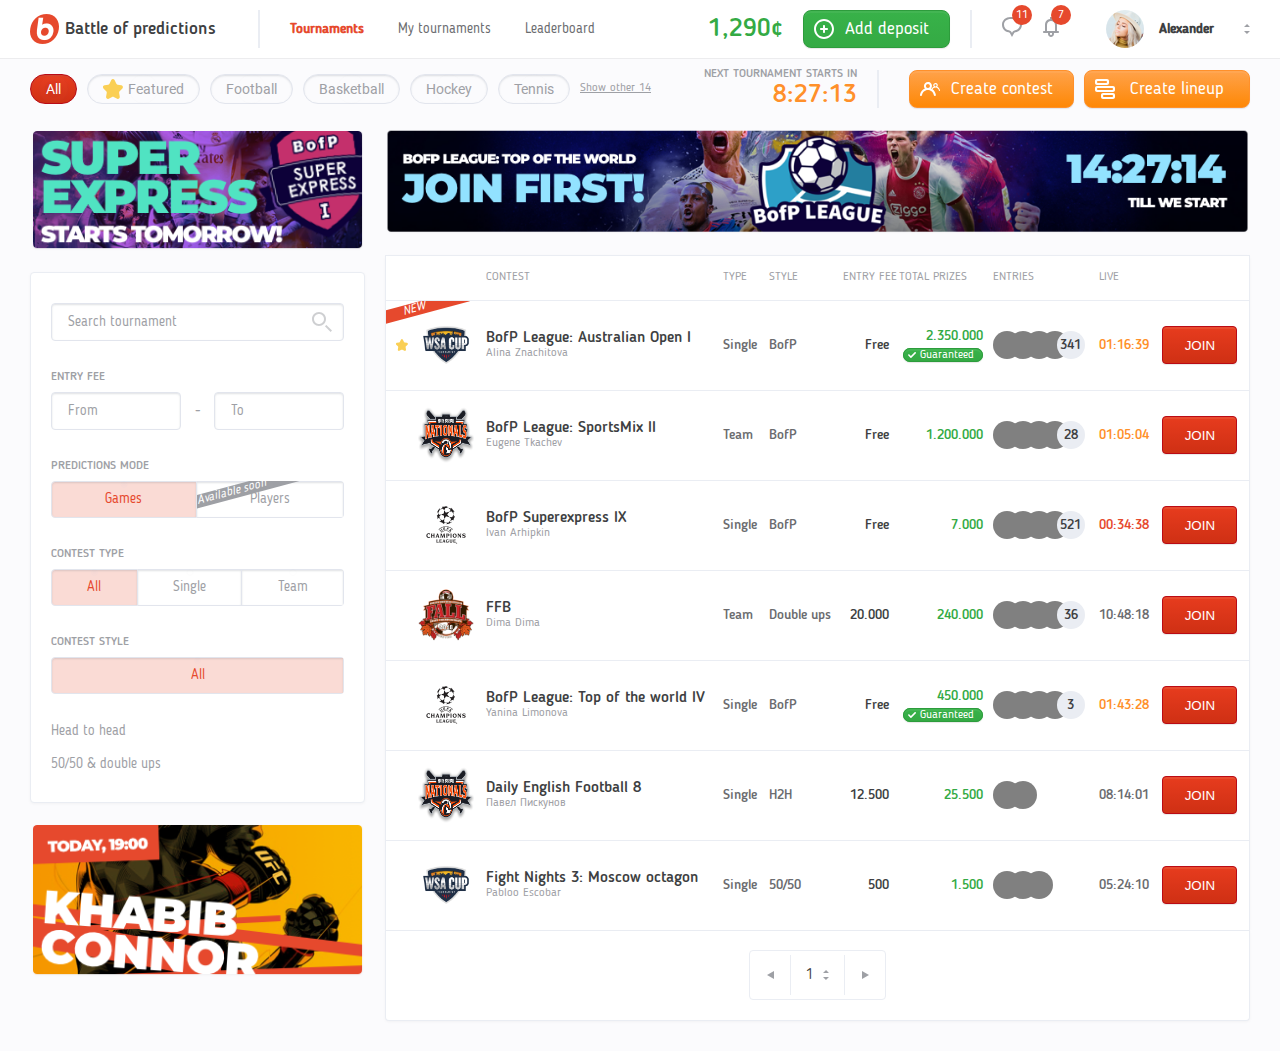
==== commit 293827ec: "small fixes" ====
--- a/1.html
+++ b/1.html
@@ -44,7 +44,9 @@
             <div class="notifications-amount">7</div>
           </div>
         </div>
-        <span class="user-pic"></span>
+        <span class="user-pic">
+          <img src="img/user-pic.png" alt="">
+        </span>
         <span class="user-name">Alexander</span>
         <img class="dropdown-arrow" src="img/dropdown-arrow.svg" alt="">
       </div>
@@ -194,7 +196,7 @@
               <td>
                 <div class="tournament-icon">
                   <img class="star" src="./img/star-favorite-small.svg" alt="">
-                  <img src="./220px-UEFA_Champions_League_logo_2.svg.png" alt="">
+                  <img src="./WSA Cup Logo.png" alt="">
                 </div>
               </td>
               <td>
@@ -233,7 +235,8 @@
             <tr>
               <td>
                 <div class="tournament-icon">
-                  <img src="./220px-UEFA_Champions_League_logo_2.svg.png" alt="">
+                  <!-- <img class="star" src="./img/star-favorite-small.svg" alt=""> -->
+                  <img src="./logo-KY-shadow.png" alt="">
                 </div>
               </td>
               <td>
@@ -297,7 +300,7 @@
             <tr>
               <td>
                 <div class="tournament-icon">
-                  <img src="./220px-UEFA_Champions_League_logo_2.svg.png" alt="">
+                  <img src="./18fall_state_logo_large_large.png" alt="">
                 </div>
               </td>
               <td>
@@ -346,8 +349,9 @@
               <td class="prizes green-color-text">
                 <div>450.000</div>
                 <div class="guaranteed">
-                  <img src="img/check.svg" alt="">
-                  <span>Guaranteed</span>
+                  <span>
+                    <img src="img/check.svg" alt=""><span>Guaranteed</span>
+                  </span>
                 </div>
               </td>
               <td>
@@ -367,7 +371,7 @@
             <tr>
               <td>
                 <div class="tournament-icon">
-                  <img src="./220px-UEFA_Champions_League_logo_2.svg.png" alt="">
+                  <img src="./logo-KY-shadow.png" alt="">
                 </div>
               </td>
               <td>
@@ -386,9 +390,6 @@
                 <div class="entries">
                   <div></div>
                   <div></div>
-                  <div></div>
-                  <div></div>
-                  <div><span>341</span></div>
                 </div>
               </td>
               <td class="grey-color-text">08:14:01</td>
@@ -399,7 +400,7 @@
             <tr>
               <td>
                 <div class="tournament-icon">
-                  <img src="./220px-UEFA_Champions_League_logo_2.svg.png" alt="">
+                  <img src="./WSA Cup Logo.png" alt="">
                 </div>
               </td>
               <td>
@@ -419,8 +420,6 @@
                   <div></div>
                   <div></div>
                   <div></div>
-                  <div></div>
-                  <div><span>341</span></div>
                 </div>
               </td>
               <td class="grey-color-text">05:24:10</td>
--- a/css/style.css
+++ b/css/style.css
@@ -173,8 +173,6 @@
   width: 38px;
   height: 38px;
   margin-right: 15px;
-  background-color: brown;
-  border-radius: 50%;
 }
 
 .header .user-name {
@@ -219,6 +217,55 @@
   color: #9ea0a5;
   cursor: pointer;
 }
+
+.topbar .dropdown-section-wrapper {
+  display: flex;
+  align-items: center;
+  justify-content: center;
+  height: 32px;
+  font-family: 'Blogger Sans';
+  font-size: 14px;
+  font-weight: normal;
+  font-style: normal;
+  padding: 8px 15px;
+  border-radius: 12px;
+  background-color: #eaedf3;
+}
+
+.square {
+  width: 15px;
+  height: 15px;
+  transform: rotate(-315deg);
+  border-radius: 3px;
+  /* background-color: #eaedf3; */
+  background-color: red;
+}
+
+.topbar .dropdown-section-wrapper .dropdown-section {
+  display: flex;
+  align-items: center;
+}
+
+.topbar .dropdown-section:first-child {
+  margin-right: 20px;
+}
+
+.topbar .dropdown-section img {
+  margin-right: 5px;
+  cursor: pointer;
+}
+.topbar .dropdown-section .dropdown-section-title {
+  margin-right: 5px;
+}
+
+.topbar .dropdown-section .dropdown-section-amount {
+  height: 22px;
+  padding: 0px 10px;
+  color: #3e3f42;
+  border-radius: 8px;
+  background-color: #fbfbfd;
+}
+
 
 .topbar .counter-section {
   margin-right: 20px;
@@ -266,6 +313,18 @@
 }
 .topbar .create-lineup-button img {
   padding-right: 15px;
+}
+
+.topbar .progress-card {}
+.topbar .progress-card .current-winning {
+  font-family: 'Blogger Sans';
+  font-size: 16px;
+  font-weight: 500;
+}
+
+.topbar .progress-card .winning-amount {
+  font-size: 24px;
+  font-weight: bold;
 }
 
 /* /////////////////////// MAIN  ///////////////////////*/
@@ -591,6 +650,7 @@
 
 .main-table table .guaranteed {
   margin-left: auto;
+  margin-top: 3px;
 }
 
 .main-table table .guaranteed > span {
@@ -630,7 +690,7 @@
   margin-left: unset;
 }
 
-.main-table .entries > div:last-child {
+.main-table .entries > div:nth-child(5) {
   background: #eaedf3;
   line-height: 28px;
   text-align: center;
@@ -798,7 +858,7 @@
   color: #facf55;
 }
 
-button:focus, input:focus {
+button:focus, input:focus, select:focus {
   outline: none;
 }
 
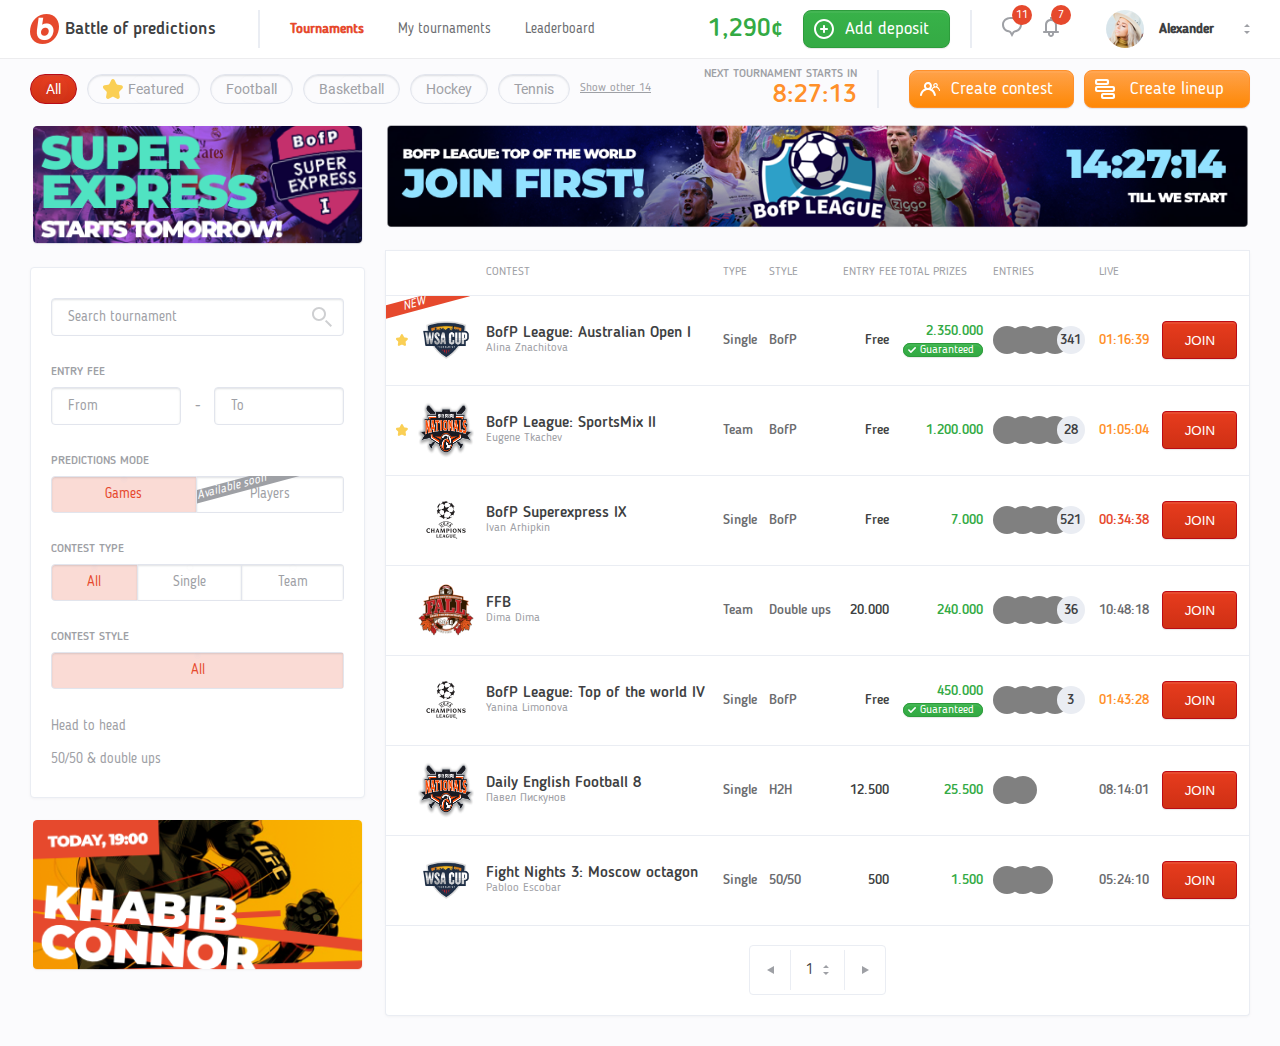
==== commit fa92bd51: "small fixes" ====
--- a/1.html
+++ b/1.html
@@ -56,36 +56,38 @@
     <!--////////////////////// TOPBAR ///////////////////// -->
     <div class="topbar">
       <div class="left">
-        <ul class="sections radio-btns radio-btns-spaced">
-          <li>
-            <input type="radio" id="all" name="section" checked="checked" />
-            <label for="all">All</label>
-          </li>
-          <li>
-            <input type="radio" id="featured" name="section" />
-            <label for="featured">
-              <img src="img/star-favorite.svg" alt="">
-              <span>Featured</span>
-            </label>
-          </li>
-          <li>
-            <input type="radio" id="football" name="section" />
-            <label for="football">Football</label>
-          </li>
-          <li>
-            <input type="radio" id="basketball" name="section" />
-            <label for="basketball">Basketball</label>
-          </li>
-          <li>
-            <input type="radio" id="hockey" name="section" />
-            <label for="hockey">Hockey</label>
-          </li>
-          <li>
-            <input type="radio" id="tennis" name="section" />
-            <label for="tennis">Tennis</label>
-          </li>
-        </ul>
-        <div class="show-other">Show other 14</div>
+        <div class="sections-wrapper">
+          <ul class="sections radio-btns radio-btns-spaced">
+            <li>
+              <input type="radio" id="all" name="section" checked="checked" />
+              <label for="all">All</label>
+            </li>
+            <li>
+              <input type="radio" id="featured" name="section" />
+              <label for="featured">
+                <img src="img/star-favorite.svg" alt="">
+                <span>Featured</span>
+              </label>
+            </li>
+            <li>
+              <input type="radio" id="football" name="section" />
+              <label for="football">Football</label>
+            </li>
+            <li>
+              <input type="radio" id="basketball" name="section" />
+              <label for="basketball">Basketball</label>
+            </li>
+            <li>
+              <input type="radio" id="hockey" name="section" />
+              <label for="hockey">Hockey</label>
+            </li>
+            <li>
+              <input type="radio" id="tennis" name="section" />
+              <label for="tennis">Tennis</label>
+            </li>
+          </ul>
+          <div class="show-other">Show other 14</div>
+        </div>
       </div>
       <div class="right">
         <div class="counter-section">
@@ -235,7 +237,7 @@
             <tr>
               <td>
                 <div class="tournament-icon">
-                  <!-- <img class="star" src="./img/star-favorite-small.svg" alt=""> -->
+                  <img class="star" src="./img/star-favorite-small.svg" alt="">
                   <img src="./logo-KY-shadow.png" alt="">
                 </div>
               </td>
--- a/css/style.css
+++ b/css/style.css
@@ -192,9 +192,20 @@
 .topbar {
   display: flex;
   justify-content: space-between;
+  align-items: center;
   width: 100%;
-  height: 100%;
-  margin-bottom: 20px;
+  margin-bottom: 15px;
+}
+
+.topbar .left {
+  flex-direction: column;
+  align-items: flex-start;
+  justify-content: center;
+}
+
+.topbar .left .sections-wrapper {
+  display: flex;
+  align-items: center;
 }
 
 .topbar .sections {
@@ -561,11 +572,6 @@
   height: 45px;
 }
 
-.main-table table tr.new td:first-child {
-  position: relative;
-  overflow: hidden;
-}
-
 .main-table table tr.new td:first-child:after {
   content: 'NEW';
   display: inline-block;
@@ -601,6 +607,11 @@
   text-align: left;
   color: #3e3f42;
   padding: 0px 10px 0 0;
+}
+
+.main-table table td:first-child {
+  overflow: hidden;
+  position: relative;
 }
 
 .main-table table .tournament-icon {
@@ -737,6 +748,7 @@
   border-radius: 50%;
   background-color: #e6492d;
   margin-right: 5px;
+  flex-shrink: 0;
 }
 
 .main-table table .translation img {
@@ -862,6 +874,26 @@
   outline: none;
 }
 
+
+.dropdown-list {
+  height: 266px;
+  width: 400px;
+  border-radius: 4px;
+  box-shadow: 0 1px 2px 0 rgba(0, 0, 0, 0.08);
+  border: solid 1px #d8dce6;
+  background-color: #ffffff;
+}
+
+.dropdown-list ul {
+  list-style: none;
+}
+.dropdown-list ul li {
+  display: flex;
+  align-items: center;
+  justify-content: space-between;
+  padding: 10px 8px;
+}
+
 /* ////////////////////// MEDIA //////////////////////// */
 
 @media (max-width: 1260px) {
@@ -881,3 +913,25 @@
 @media (max-width: 1222px) {
 
 }
+
+
+/* ///////////// CHECKBOX /////////////////// */
+
+
+input[type="checkbox"].red-checkbox {
+  display: none;
+
+}
+
+input[type="checkbox"].red-checkbox + label {
+  width: 18px;
+  height: 18px;
+  border: 1px solid #f6f6f6;
+  background-color: white;
+  border-radius: 5px;
+}
+
+input[type="checkbox"].red-checkbox:checked + label {
+  background: url("../img/default.svg") no-repeat;
+  border: none;
+}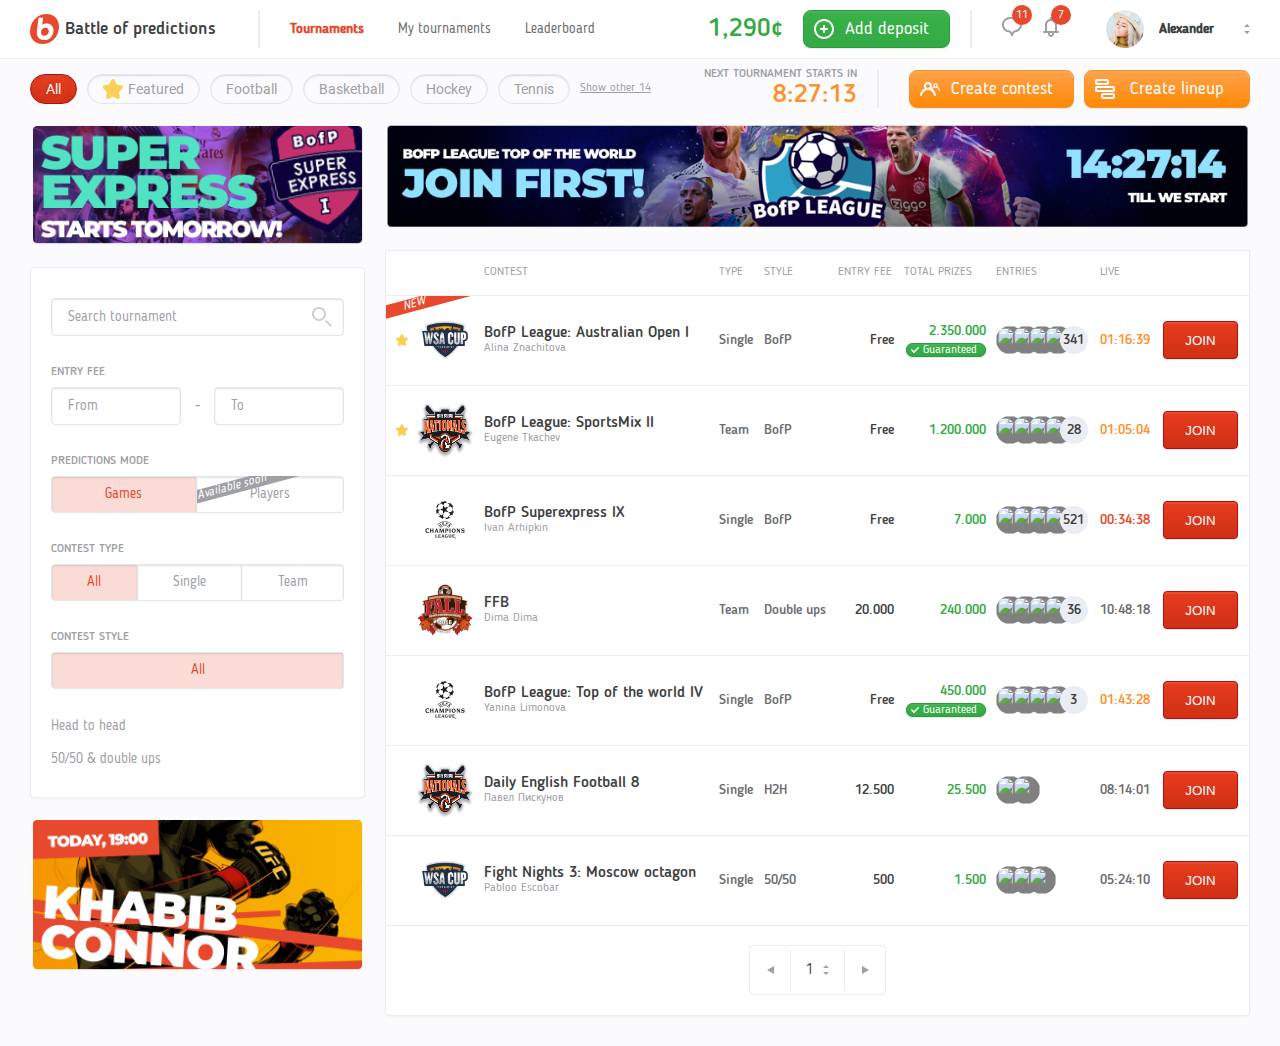
==== commit 83ff10cd: "added random users pics" ====
--- a/1.html
+++ b/1.html
@@ -222,10 +222,10 @@
               </td>
               <td>
                 <div class="entries">
-                  <div></div>
-                  <div></div>
-                  <div></div>
-                  <div></div>
+                  <img src="./users-pic/5.jpg" alt="">
+                  <img src="./users-pic/7.jpg" alt="">
+                  <img src="./users-pic/1.jpg" alt="">
+                  <img src="./users-pic/2.jpg" alt="">
                   <div><span>341</span></div>
                 </div>
               </td>
@@ -255,10 +255,10 @@
               <td class="prizes green-color-text">1.200.000</td>
               <td>
                 <div class="entries">
-                  <div></div>
-                  <div></div>
-                  <div></div>
-                  <div></div>
+                  <img src="./users-pic/4.jpg" alt="">
+                  <img src="./users-pic/3.jpg" alt="">
+                  <img src="./users-pic/1.jpg" alt="">
+                  <img src="./users-pic/10.jpg" alt="">
                   <div><span>28</span></div>
                 </div>
               </td>
@@ -287,10 +287,10 @@
               <td class="prizes green-color-text">7.000</td>
               <td>
                 <div class="entries">
-                  <div></div>
-                  <div></div>
-                  <div></div>
-                  <div></div>
+                  <img src="./users-pic/9.jpg" alt="">
+                  <img src="./users-pic/6.jpg" alt="">
+                  <img src="./users-pic/7.jpg" alt="">
+                  <img src="./users-pic/3.jpg" alt="">
                   <div><span>521</span></div>
                 </div>
               </td>
@@ -319,10 +319,10 @@
               <td class="prizes green-color-text">240.000</td>
               <td>
                 <div class="entries">
-                  <div></div>
-                  <div></div>
-                  <div></div>
-                  <div></div>
+                  <img src="./users-pic/8.jpg" alt="">
+                  <img src="./users-pic/1.jpg" alt="">
+                  <img src="./users-pic/10.jpg" alt="">
+                  <img src="./users-pic/2.jpg" alt="">
                   <div><span>36</span></div>
                 </div>
               </td>
@@ -358,10 +358,10 @@
               </td>
               <td>
                 <div class="entries">
-                  <div></div>
-                  <div></div>
-                  <div></div>
-                  <div></div>
+                  <img src="./users-pic/2.jpg" alt="">
+                  <img src="./users-pic/3.jpg" alt="">
+                  <img src="./users-pic/7.jpg" alt="">
+                  <img src="./users-pic/5.jpg" alt="">
                   <div><span>3</span></div>
                 </div>
               </td>
@@ -390,8 +390,8 @@
               <td class="prizes green-color-text">25.500</td>
               <td>
                 <div class="entries">
-                  <div></div>
-                  <div></div>
+                  <img src="./users-pic/8.jpg" alt="">
+                  <img src="./users-pic/4.jpg" alt="">
                 </div>
               </td>
               <td class="grey-color-text">08:14:01</td>
@@ -419,9 +419,9 @@
               <td class="prizes green-color-text">1.500</td>
               <td>
                 <div class="entries">
-                  <div></div>
-                  <div></div>
-                  <div></div>
+                  <img src="./users-pic/1.jpg" alt="">
+                  <img src="./users-pic/10.jpg" alt="">
+                  <img src="./users-pic/9.jpg" alt="">
                 </div>
               </td>
               <td class="grey-color-text">05:24:10</td>
--- a/css/style.css
+++ b/css/style.css
@@ -201,6 +201,7 @@
   flex-direction: column;
   align-items: flex-start;
   justify-content: center;
+  position: relative;
 }
 
 .topbar .left .sections-wrapper {
@@ -217,6 +218,10 @@
 }
 
 .topbar .sections li label img {
+  margin-right: 5px;
+}
+
+.topbar .sections li label .radio-btn-title {
   margin-right: 5px;
 }
 
@@ -233,23 +238,24 @@
   display: flex;
   align-items: center;
   justify-content: center;
-  height: 32px;
-  font-family: 'Blogger Sans';
-  font-size: 14px;
-  font-weight: normal;
-  font-style: normal;
-  padding: 8px 15px;
+  margin-top: 12px;
+  font-size: 14px;
+  font-weight: normal;
+  padding: 5px 15px;
   border-radius: 12px;
   background-color: #eaedf3;
 }
 
 .square {
+  position: absolute;
+  top: 50%;
+  left: 12%;
+  z-index: -1;
   width: 15px;
   height: 15px;
   transform: rotate(-315deg);
-  border-radius: 3px;
-  /* background-color: #eaedf3; */
-  background-color: red;
+  /* border-radius: 3px; */
+  background-color: #eaedf3;
 }
 
 .topbar .dropdown-section-wrapper .dropdown-section {
@@ -270,13 +276,11 @@
 }
 
 .topbar .dropdown-section .dropdown-section-amount {
-  height: 22px;
-  padding: 0px 10px;
+  padding: 3px 10px;
   color: #3e3f42;
   border-radius: 8px;
   background-color: #fbfbfd;
 }
-
 
 .topbar .counter-section {
   margin-right: 20px;
@@ -296,7 +300,6 @@
 }
 
 .topbar .topbar-button {
-  /* width: 168px; */
   height: 38px;
   display: flex;
   align-items: center;
@@ -326,7 +329,10 @@
   padding-right: 15px;
 }
 
-.topbar .progress-card {}
+.topbar .progress-card {
+  margin-right: 40px;
+}
+
 .topbar .progress-card .current-winning {
   font-family: 'Blogger Sans';
   font-size: 16px;
@@ -562,6 +568,10 @@
   /* padding: 0 20px 0 10px;   */
 }
 
+.main-table table th {
+  padding: 0px 10px 0 0;
+}
+
 .main-table table tr {
   text-align: left;
   border: solid 1px #eaedf3;
@@ -597,6 +607,10 @@
   font-weight: normal;
   color: #9ea0a5;
   /* padding-right: 40px; */
+}
+
+.main-table table .right-position {
+  text-align: right;
 }
 
 .main-table table td {
@@ -726,7 +740,9 @@
   cursor: pointer;
 }
 
-.main-table table .translation {
+.main-table .translation {}
+
+.main-table table .translation-wrapper {
   display: flex;
   align-items: center;
   padding: 5px 9px;
@@ -734,15 +750,11 @@
   height: 35px;
   border-radius: 8px;
   border: solid 1px #e6492d;
-  font-family: 'Blogger Sans';
-  font-size: 14px;
-  font-weight: 500;
-  font-style: normal;
   color: #e6492d;
   cursor: pointer;
 }
 
-.main-table table .translation .circle {
+.main-table table .translation-wrapper .circle {
   width: 8px;
   height: 8px;
   border-radius: 50%;
@@ -751,8 +763,8 @@
   flex-shrink: 0;
 }
 
-.main-table table .translation img {
-  color: #e6492d;
+.main-table table .translation-counter {
+  text-align: right;
 }
 
 
@@ -874,53 +886,108 @@
   outline: none;
 }
 
-
 .dropdown-list {
-  height: 266px;
   width: 400px;
   border-radius: 4px;
   box-shadow: 0 1px 2px 0 rgba(0, 0, 0, 0.08);
   border: solid 1px #d8dce6;
   background-color: #ffffff;
+  font-family: 'Blogger Sans';
+  font-size: 14px;
+  font-weight: normal;
+  font-style: normal;
+  color: #3e3f42;
 }
 
 .dropdown-list ul {
   list-style: none;
 }
+
+.dropdown-list ul li:not(:first-child) {
+  display: flex;
+  align-items: center;
+  justify-content: space-between;
+  /* justify-content: flex-start; */
+}
+
 .dropdown-list ul li {
-  display: flex;
-  align-items: center;
+  padding: 10px 8px;
+  border-bottom: 1px solid #eaedf3;
+}
+
+.dropdown-list ul .list-header {
+  display: flex;
   justify-content: space-between;
-  padding: 10px 8px;
-}
-
-/* ////////////////////// MEDIA //////////////////////// */
-
-@media (max-width: 1260px) {
-  .header .logo-text {
-    margin-right: 20px;
-  }
-
-  .divider {
-    margin-right: 20px;
-  }
-
-  .radio-btns.radio-btns-spaced li {
-    margin-right: 5px;
-  }
-}
-
-@media (max-width: 1222px) {
-
-}
-
+  font-weight: 500;
+}
+
+.dropdown-list ul .list-header .list-header-title {
+  margin-right: 8px;
+}
+
+.dropdown-list ul .list-header .translation-amount {
+  /* width: 26px; */
+  /* height: 26px; */
+  padding: 6px 10px;
+  text-align: center;
+  opacity: 0.5;
+  border-radius: 12px;
+  background-color: #eaedf3;
+  font-weight: normal;
+  color: #3e3f42;
+}
+
+.dropdown-list ul .list-header .arrow-up {
+  width: 6px;
+  height: 10px;
+}
+
+.dropdown-list .list-item-wrapper {
+  display: flex;
+  align-items: center;
+  flex-basis: 0;
+  flex-grow: 2;
+}
+
+.dropdown-list .list-item-wrapper:first-child {
+  justify-content: flex-start;
+}
+
+.dropdown-list .list-item-wrapper:last-child {
+  justify-content: flex-end;
+}
+
+
+.dropdown-list ul li img {
+  width: 28px;
+  height: 28px;
+}
+
+.dropdown-list ul li img:first-child {
+  margin-right: 10px;
+}
+
+.dropdown-list ul li img:last-child {
+  margin-left: 10px;
+}
+
+.dropdown-list ul li .score {
+  flex-basis: 0;
+  flex-grow: 1;
+  text-align: center;
+  color: #9ea0a5;
+}
+
+.dropdown-list ul .list-item:hover {
+  background-color: #eaedf3;
+  cursor: pointer;
+}
 
 /* ///////////// CHECKBOX /////////////////// */
 
 
 input[type="checkbox"].red-checkbox {
   display: none;
-
 }
 
 input[type="checkbox"].red-checkbox + label {
@@ -929,9 +996,35 @@
   border: 1px solid #f6f6f6;
   background-color: white;
   border-radius: 5px;
+  margin-right: 5px;
+  cursor: pointer;
 }
 
 input[type="checkbox"].red-checkbox:checked + label {
   background: url("../img/default.svg") no-repeat;
   border: none;
-}+}
+
+/* ////////////////////// MEDIA //////////////////////// */
+
+@media (max-width: 1260px) {
+  /* .header .logo-text {
+    margin-right: 20px;
+  }
+
+  .divider {
+    margin-right: 20px;
+  }
+
+  .radio-btns.radio-btns-spaced li {
+    margin-right: 5px;
+  } */
+}
+
+@media (max-width: 1223px) {
+  .topbar .topbar-button {
+    font-size: 16px;
+  }
+}
+
+
